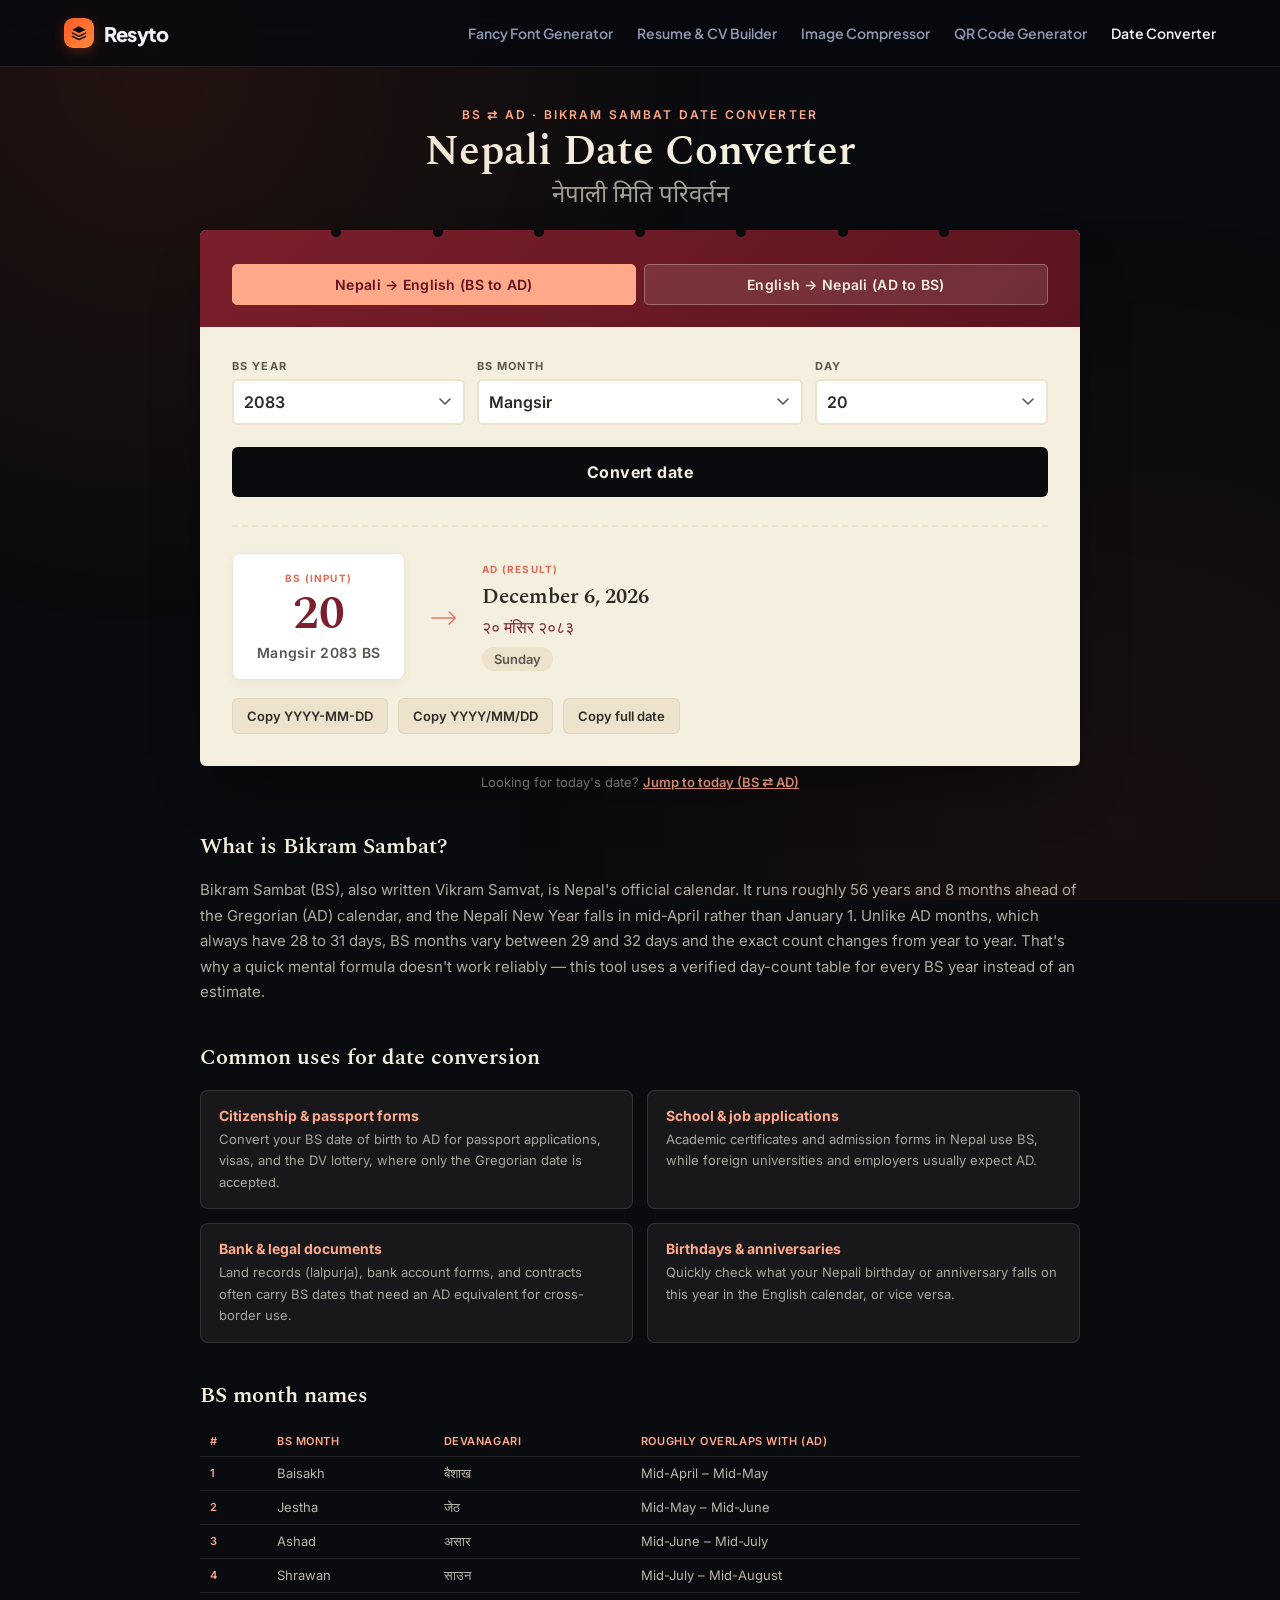
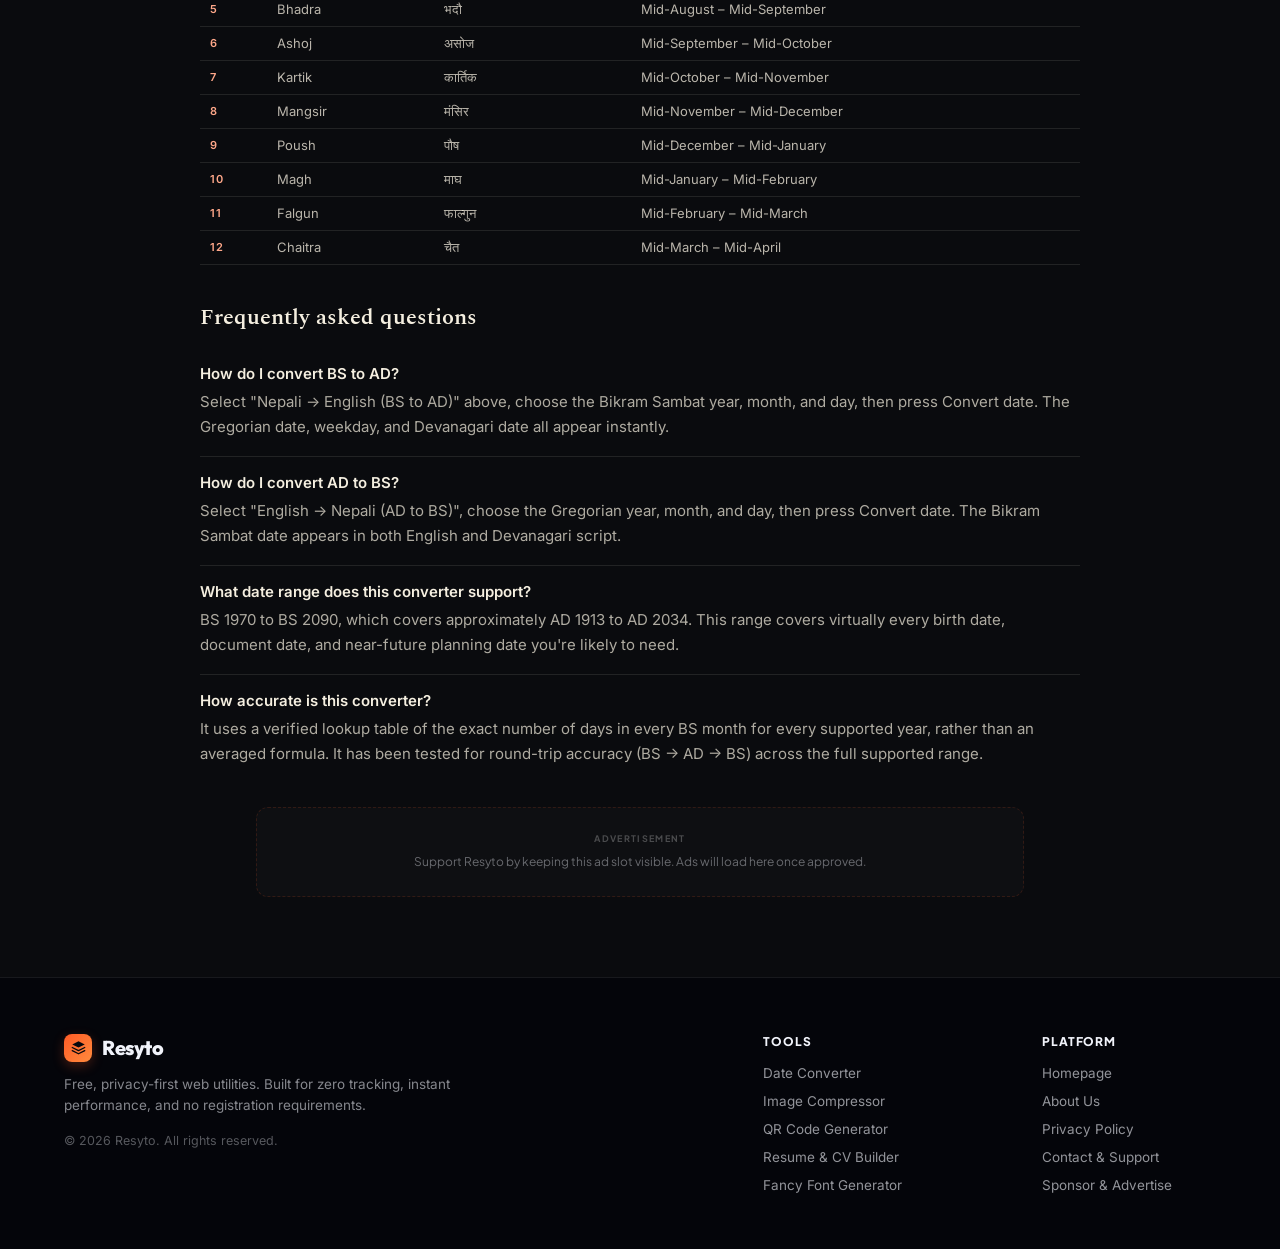
==== dateconverter/index.html @ 9da339e6 "feat: redesign footer, rename to Tools, fix mobile responsiveness across all pages" ====
<!DOCTYPE html>
<html lang="en">
<head>
  <script async src="https://pagead2.googlesyndication.com/pagead/js/adsbygoogle.js?client=ca-pub-7777032142526382"
     crossorigin="anonymous"></script>
<meta charset="UTF-8">
<meta name="viewport" content="width=device-width, initial-scale=1">
<title>Nepali Date Converter — BS to AD & AD to BS | Bikram Sambat Miti Pariwartan</title>
<meta name="description" content="Convert Nepali date (BS to AD & AD to BS) instantly. Accurate for Bikram Sambat 1970 to 2090. Get day of week, Devanagari format, and copy formatted dates.">
<meta name="robots" content="index, follow">
<meta name="theme-color" content="#1C2541">
<link rel="canonical" href="https://resyto.com/dateconverter/">
<link rel="manifest" href="/manifest.json">
<link rel="icon" type="image/png" href="/favicon.png">
<link rel="apple-touch-icon" href="/favicon.png">
<link rel="shortcut icon" href="/favicon.ico" type="image/x-icon">

<!-- Open Graph -->
<meta property="og:type" content="website">
<meta property="og:url" content="https://resyto.com/dateconverter/">
<meta property="og:title" content="Nepali Date Converter — BS to AD & AD to BS">
<meta property="og:description" content="Convert Bikram Sambat (BS) and Gregorian (AD) dates instantly, both directions. Accurate for BS 1970–2090. Free, fast, works offline.">
<meta property="og:locale" content="en_US">
<meta property="og:site_name" content="Nepali Date Converter">
<meta property="og:image" content="https://resyto.com/og-image-date.png">
<meta property="og:image:secure_url" content="https://resyto.com/og-image-date.png">
<meta property="og:image:width" content="1200">
<meta property="og:image:height" content="630">
<meta property="og:image:alt" content="Resyto Date Converter — Unix, ISO 8601, Nepali BS — Instant & Private">

<!-- Twitter Card -->
<meta name="twitter:card" content="summary_large_image">
<meta name="twitter:title" content="Nepali Date Converter — BS to AD & AD to BS">
<meta name="twitter:description" content="Convert Bikram Sambat (BS) and Gregorian (AD) dates instantly, both directions. Free, fast, works offline.">
<meta name="twitter:image" content="https://resyto.com/og-image-date.png">
<meta name="twitter:image:alt" content="Resyto Date Converter — Unix, ISO 8601, Nepali BS — Instant & Private">

<!-- Font loading: preconnect first, then stylesheet with font-display: swap baked in by Google Fonts automatically -->
<link rel="preconnect" href="https://fonts.googleapis.com">
<link rel="preconnect" href="https://fonts.gstatic.com" crossorigin>
<link rel="preload" as="style" href="https://fonts.googleapis.com/css2?family=Inter:wght@400;600;700&family=Spectral:wght@600;700&family=Noto+Sans+Devanagari:wght@400;600&family=Plus+Jakarta+Sans:wght@400;600;700;800&family=Outfit:wght@400;500;600;700;800;900&display=swap">
<link rel="stylesheet" href="https://fonts.googleapis.com/css2?family=Inter:wght@400;600;700&family=Spectral:wght@600;700&family=Noto+Sans+Devanagari:wght@400;600&family=Plus+Jakarta+Sans:wght@400;600;700;800&family=Outfit:wght@400;500;600;700;800;900&display=swap" media="print" onload="this.media='all'">
<noscript><link rel="stylesheet" href="https://fonts.googleapis.com/css2?family=Inter:wght@400;600;700&family=Spectral:wght@600;700&family=Noto+Sans+Devanagari:wght@400;600&family=Plus+Jakarta+Sans:wght@400;600;700;800&family=Outfit:wght@400;500;600;700;800;900&display=swap"></noscript>

<!-- Structured data: WebApplication -->
<script type="application/ld+json">
{
  "@context": "https://schema.org",
  "@type": "WebApplication",
  "name": "Nepali Date Converter",
  "alternateName": "BS to AD AD to BS Converter",
  "url": "https://resyto.com/dateconverter/",
  "applicationCategory": "UtilitiesApplication",
  "operatingSystem": "Any",
  "offers": {
    "@type": "Offer",
    "price": "0",
    "priceCurrency": "USD"
  },
  "description": "Free online tool to convert dates between Bikram Sambat (BS) and Gregorian (AD) calendars, accurate for BS 1970-2090.",
  "author": {
    "@type": "Person",
    "name": "Resyto"
  },
  "datePublished": "2026"
}
</script>

<!-- Structured data: BreadcrumbList -->
<script type="application/ld+json">
{
  "@context": "https://schema.org",
  "@type": "BreadcrumbList",
  "itemListElement": [
    {
      "@type": "ListItem",
      "position": 1,
      "name": "Home",
      "item": "https://resyto.com/"
    },
    {
      "@type": "ListItem",
      "position": 2,
      "name": "Nepali Date Converter",
      "item": "https://resyto.com/dateconverter/"
    }
  ]
}
</script>

<!-- Structured data: FAQ -->
<script type="application/ld+json">
{
  "@context": "https://schema.org",
  "@type": "FAQPage",
  "mainEntity": [
    {
      "@type": "Question",
      "name": "How do I convert BS to AD?",
      "acceptedAnswer": {
        "@type": "Answer",
        "text": "Select 'Nepali to English (BS to AD)' mode, choose the Bikram Sambat year, month, and day, then press Convert date. The equivalent Gregorian (AD) date appears instantly along with the day of the week."
      }
    },
    {
      "@type": "Question",
      "name": "How do I convert AD to BS?",
      "acceptedAnswer": {
        "@type": "Answer",
        "text": "Select 'English to Nepali (AD to BS)' mode, choose the Gregorian year, month, and day, then press Convert date. The equivalent Bikram Sambat date appears in both English and Devanagari script."
      }
    },
    {
      "@type": "Question",
      "name": "What date range does this converter support?",
      "acceptedAnswer": {
        "@type": "Answer",
        "text": "This converter supports Bikram Sambat years 1970 to 2090, which corresponds to approximately AD 1913 to 2034."
      }
    },
    {
      "@type": "Question",
      "name": "Is this Nepali date converter accurate?",
      "acceptedAnswer": {
        "@type": "Answer",
        "text": "Yes. It uses a verified lookup table of exact day counts for every Bikram Sambat month and year, rather than an approximation, so it correctly handles the variable 29-32 day Nepali months."
      }
    }
  ]
}
</script>

<style>
  :root {
    --maroon: #7A1F2B;
    --maroon-dark: #5C141E;
    --indigo: #0A0B0E; /* Obsidian Slate to match background */
    --paper: #F5EFE0;
    --paper-warm: #EDE3CC;
    --gold: #E06A55; /* Tomato Orange to match accent */
    --gold-bright: #FFA88A;
    --ink: #2D2A26;
    --ink-soft: #5C5650;
    --white: #FFFFFF;
    --shadow: rgba(0, 0, 0, 0.45);
  }

  * { margin: 0; padding: 0; box-sizing: border-box; }

  .sr-only {
    position: absolute;
    width: 1px;
    height: 1px;
    padding: 0;
    margin: -1px;
    overflow: hidden;
    clip: rect(0, 0, 0, 0);
    white-space: nowrap;
    border: 0;
  }

  html, body {
    min-height: 100%;
  }

  body::before {
    content: '';
    position: fixed;
    inset: 0;
    background:
      radial-gradient(circle at 12% 8%, rgba(255, 91, 38, 0.10) 0%, transparent 40%),
      radial-gradient(circle at 88% 92%, rgba(255, 91, 38, 0.06) 0%, transparent 45%);
    pointer-events: none;
    z-index: 0;
  }

  body {
    font-family: 'Inter', -apple-system, BlinkMacSystemFont, 'Segoe UI', sans-serif;
    background: var(--indigo);
    color: var(--ink);
    min-height: 100vh;
    display: flex;
    flex-direction: column;
    align-items: center;
    padding: 0;
    margin: 0;
    width: 100%;
    position: relative;
  }

  .site-header {
    width: 100%;
    max-width: 880px;
    text-align: center;
    margin-bottom: 18px;
    color: var(--paper);
  }

  .site-header .eyebrow {
    font-size: 12px;
    letter-spacing: 0.18em;
    text-transform: uppercase;
    color: var(--gold-bright);
    font-weight: 600;
    margin-bottom: 6px;
  }

  .site-header h1 {
    font-family: 'Spectral', Georgia, serif;
    font-weight: 600;
    font-size: clamp(28px, 5vw, 42px);
    line-height: 1.15;
    margin-bottom: 4px;
  }

  .site-header .deva {
    font-size: clamp(18px, 3vw, 24px);
    color: rgba(245, 239, 224, 0.65);
    font-family: 'Noto Sans Devanagari', 'Inter', sans-serif;
  }

  /* ===== THE CALENDAR PAGE — signature element ===== */
  .patro {
    width: 100%;
    max-width: 880px;
    background: var(--paper);
    border-radius: 6px;
    box-shadow: 0 30px 60px -20px var(--shadow), 0 0 0 1px rgba(0,0,0,0.04);
    position: relative;
    overflow: hidden;
  }

  /* torn top edge effect */
  .patro::before {
    content: '';
    position: absolute;
    top: 0; left: 0; right: 0;
    height: 14px;
    background: var(--maroon);
    clip-path: polygon(
      0% 0%, 100% 0%, 100% 60%,
      96% 100%, 92% 55%, 88% 100%, 84% 55%, 80% 100%, 76% 55%, 72% 100%,
      68% 55%, 64% 100%, 60% 55%, 56% 100%, 52% 55%, 48% 100%, 44% 55%,
      40% 100%, 36% 55%, 32% 100%, 28% 55%, 24% 100%, 20% 55%, 16% 100%,
      12% 55%, 8% 100%, 4% 55%, 0% 100%
    );
  }

  .patro-band {
    background: var(--maroon);
    background-image: linear-gradient(135deg, var(--maroon) 0%, var(--maroon-dark) 100%);
    padding: 28px 32px 22px;
    color: var(--paper);
    position: relative;
  }

  .patro-band .ring-holes {
    position: absolute;
    top: -3px;
    left: 0; right: 0;
    display: flex;
    justify-content: space-evenly;
    padding: 0 40px;
  }
  .patro-band .ring-holes span {
    width: 10px; height: 10px;
    background: var(--indigo);
    border-radius: 50%;
    box-shadow: inset 0 2px 3px rgba(0,0,0,0.4);
  }

  .mode-toggle {
    display: flex;
    gap: 8px;
    margin-top: 6px;
  }

  .mode-toggle button {
    flex: 1;
    background: rgba(245, 239, 224, 0.12);
    border: 1px solid rgba(245, 239, 224, 0.3);
    color: var(--paper);
    font-family: inherit;
    font-size: 14px;
    font-weight: 600;
    letter-spacing: 0.02em;
    padding: 11px 16px;
    border-radius: 5px;
    cursor: pointer;
    transition: background 0.2s, transform 0.1s;
  }

  .mode-toggle button:hover { background: rgba(245, 239, 224, 0.2); }
  .mode-toggle button:active { transform: scale(0.98); }

  .mode-toggle button:focus-visible {
    outline: 3px solid var(--gold-bright);
    outline-offset: 2px;
  }

  .mode-toggle button.active {
    background: var(--gold-bright);
    border-color: var(--gold-bright);
    color: var(--maroon-dark);
  }

  .patro-body {
    padding: 32px;
  }

  .input-row {
    display: grid;
    grid-template-columns: 1fr 1.4fr 1fr;
    gap: 12px;
    margin-bottom: 22px;
  }

  .field label {
    display: block;
    font-size: 11px;
    font-weight: 700;
    letter-spacing: 0.1em;
    text-transform: uppercase;
    color: var(--ink-soft);
    margin-bottom: 6px;
  }

  .field select,
  .field input {
    width: 100%;
    font-family: inherit;
    font-size: 16px;
    font-weight: 600;
    color: var(--ink);
    background: var(--white);
    border: 2px solid var(--paper-warm);
    border-radius: 6px;
    padding: 11px 10px;
    transition: border-color 0.15s;
    -webkit-appearance: none;
    appearance: none;
  }

  .field select {
    background-image: url("data:image/svg+xml,%3Csvg xmlns='http://www.w3.org/2000/svg' width='12' height='8' viewBox='0 0 12 8'%3E%3Cpath d='M1 1l5 5 5-5' stroke='%235C5650' stroke-width='1.6' fill='none' stroke-linecap='round' stroke-linejoin='round'/%3E%3C/svg%3E");
    background-repeat: no-repeat;
    background-position: right 12px center;
    padding-right: 32px;
  }

  .field select:focus,
  .field input:focus {
    outline: none;
    border-color: var(--maroon);
  }

  .field select:focus-visible,
  .field input:focus-visible {
    outline: 3px solid var(--gold);
    outline-offset: 1px;
  }

  .convert-btn {
    width: 100%;
    background: var(--indigo);
    color: var(--paper);
    font-family: inherit;
    font-size: 16px;
    font-weight: 700;
    letter-spacing: 0.03em;
    padding: 15px;
    border: none;
    border-radius: 6px;
    cursor: pointer;
    transition: background 0.2s, transform 0.1s;
    margin-bottom: 28px;
  }

  .convert-btn:hover { background: #28335A; }
  .convert-btn:active { transform: scale(0.99); }

  .convert-btn:focus-visible {
    outline: 3px solid var(--gold-bright);
    outline-offset: 2px;
  }

  /* ===== RESULT: the calendar page reveal ===== */
  .result {
    border-top: 2px dashed var(--paper-warm);
    padding-top: 26px;
    display: none;
  }

  .result.visible {
    display: block;
    animation: revealPage 0.45s ease;
  }

  @keyframes revealPage {
    from { opacity: 0; transform: translateY(8px); }
    to { opacity: 1; transform: translateY(0); }
  }

  .result-card {
    display: flex;
    align-items: center;
    gap: 24px;
    flex-wrap: wrap;
  }

  .result-date-block {
    background: var(--white);
    border: 1px solid var(--paper-warm);
    border-radius: 8px;
    padding: 18px 24px;
    text-align: center;
    min-width: 140px;
    box-shadow: 0 4px 12px rgba(0,0,0,0.04);
  }

  .result-date-block .big-day {
    font-family: 'Spectral', Georgia, serif;
    font-size: 48px;
    font-weight: 600;
    line-height: 1;
    color: var(--maroon);
  }

  .result-date-block .month-year {
    font-size: 14px;
    font-weight: 600;
    color: var(--ink-soft);
    margin-top: 6px;
    letter-spacing: 0.02em;
  }

  .result-arrow {
    font-size: 22px;
    color: var(--gold);
    font-weight: 300;
  }

  .result-details {
    flex: 1;
    min-width: 220px;
  }

  .result-details .full-date {
    font-family: 'Spectral', Georgia, serif;
    font-size: 21px;
    font-weight: 600;
    color: var(--ink);
    margin-bottom: 4px;
  }

  .result-label {
    font-size: 10px;
    font-weight: 700;
    letter-spacing: 0.12em;
    text-transform: uppercase;
    color: var(--gold);
    margin-bottom: 6px;
  }

  .result-details .deva-date {
    font-size: 16px;
    color: var(--maroon);
    margin-bottom: 10px;
  }

  .result-details .weekday {
    display: inline-block;
    background: var(--paper-warm);
    color: var(--ink-soft);
    font-size: 13px;
    font-weight: 600;
    padding: 4px 12px;
    border-radius: 100px;
  }

  .copy-row {
    display: flex;
    gap: 10px;
    margin-top: 18px;
    flex-wrap: wrap;
  }

  .copy-row button {
    background: var(--paper-warm);
    border: 1px solid rgba(0,0,0,0.06);
    color: var(--ink);
    font-family: inherit;
    font-size: 13px;
    font-weight: 600;
    padding: 9px 14px;
    border-radius: 6px;
    cursor: pointer;
    transition: background 0.15s;
  }

  .copy-row button:hover { background: #E2D5B0; }
  .copy-row button.copied { background: var(--gold-bright); color: var(--maroon-dark); }

  .copy-row button:focus-visible {
    outline: 3px solid var(--maroon);
    outline-offset: 2px;
  }

  .error-msg {
    display: none;
    background: #FCE9E9;
    border: 1px solid #E8B4B4;
    color: var(--maroon-dark);
    font-size: 14px;
    font-weight: 500;
    padding: 12px 16px;
    border-radius: 6px;
    margin-bottom: 20px;
  }

  .error-msg.visible { display: block; }

  .today-strip {
    text-align: center;
    margin-top: 8px;
    font-size: 13px;
    color: rgba(245, 239, 224, 0.55);
  }

  .today-strip button {
    background: none;
    border: none;
    color: var(--gold-bright);
    font-weight: 600;
    cursor: pointer;
    text-decoration: underline;
    font-family: inherit;
    font-size: 13px;
    padding: 0;
  }

  .today-strip button:focus-visible {
    outline: 3px solid var(--gold-bright);
    outline-offset: 3px;
    border-radius: 2px;
  }

  footer {
    border-top: 1px solid rgba(255, 255, 255, 0.08);
    padding: 48px 0;
    background-color: #04050a;
    margin-top: 64px;
    width: 100%;
  }
  .footer-inner {
    max-width: 880px;
    margin: 0 auto;
    display: flex;
    justify-content: space-between;
    align-items: flex-start;
    flex-wrap: wrap;
    gap: 32px;
    padding: 0 20px;
    width: 100%;
    box-sizing: border-box;
  }
  /* Footer */
  footer {
    border-top: 1px solid rgba(255, 255, 255, 0.08);
    padding: 56px 0;
    background-color: #04050A;
    margin-top: 48px;
    width: 100%;
  }
  .footer-inner {
    max-width: 1200px;
    margin: 0 auto;
    display: grid;
    grid-template-columns: 1.4fr 1fr;
    gap: 64px;
    padding: 0 24px;
    width: 100%;
    box-sizing: border-box;
  }
  .footer-brand {
    display: flex;
    flex-direction: column;
    gap: 12px;
    text-align: left;
  }
  .footer-brand-title {
    display: inline-flex;
    align-items: center;
    gap: 10px;
    text-decoration: none;
  }
  .footer-logo {
    width: 28px;
    height: 28px;
    border-radius: 8px;
    background: linear-gradient(135deg, #FF5B26 0%, #FF8A3D 100%);
    display: flex;
    align-items: center;
    justify-content: center;
    box-shadow: 0 4px 12px rgba(255, 91, 38, 0.25);
  }
  .footer-logo svg {
    width: 15px;
    height: 15px;
  }
  .footer-brand-title span {
    font-family: 'Outfit', sans-serif;
    font-weight: 800;
    font-size: 20px;
    color: #F1F3FA;
    letter-spacing: -0.02em;
  }
  .footer-tagline {
    font-size: 13.5px;
    color: rgba(241, 243, 250, 0.55);
    margin: 0;
    max-width: 420px;
    line-height: 1.6;
  }
  .footer-copy {
    font-size: 12.5px;
    color: rgba(241, 243, 250, 0.35);
    margin-top: 4px;
  }
  .footer-links-container {
    display: flex;
    gap: 140px;
    justify-content: flex-start;
  }
  .footer-col {
    display: flex;
    flex-direction: column;
    gap: 12px;
  }
  .footer-col h4 {
    font-family: 'Plus Jakarta Sans', sans-serif;
    font-size: 12px;
    font-weight: 800;
    color: #F1F3FA;
    text-transform: uppercase;
    letter-spacing: 0.08em;
    margin: 0 0 4px 0;
  }
  .footer-col a {
    color: rgba(241, 243, 250, 0.6);
    text-decoration: none;
    font-size: 13.5px;
    transition: color 0.15s ease;
  }
  .footer-col a:hover {
    color: #FF5B26;
  }
    margin: 0 0 4px 0;
  }
  .footer-col a {
    color: rgba(241, 243, 250, 0.6);
    text-decoration: none;
    font-size: 13.5px;
    transition: color 0.15s ease;
  }
  .footer-col a:hover {
    color: #F1F3FA;
  }

  .info-row {
    display: flex;
    justify-content: center;
    gap: 18px;
    margin-bottom: 10px;
    flex-wrap: wrap;
  }

  .content-section {
    width: 100%;
    max-width: 880px;
    margin-top: 40px;
    color: rgba(245, 239, 224, 0.85);
  }

  .content-section h2 {
    font-family: 'Spectral', Georgia, serif;
    font-size: 22px;
    font-weight: 600;
    color: var(--paper);
    margin-bottom: 14px;
    margin-top: 36px;
  }

  .content-section h2:first-child { margin-top: 0; }

  .content-section p {
    font-size: 15px;
    line-height: 1.7;
    color: rgba(245, 239, 224, 0.7);
    margin-bottom: 14px;
  }

  .use-case-grid {
    display: grid;
    grid-template-columns: repeat(2, 1fr);
    gap: 14px;
    margin-top: 16px;
  }

  .use-case-card {
    background: rgba(245, 239, 224, 0.06);
    border: 1px solid rgba(245, 239, 224, 0.12);
    border-radius: 8px;
    padding: 16px 18px;
  }

  .use-case-card strong {
    display: block;
    color: var(--gold-bright);
    font-size: 14px;
    margin-bottom: 4px;
  }

  .use-case-card span {
    font-size: 13px;
    color: rgba(245, 239, 224, 0.65);
    line-height: 1.5;
  }

  .faq-item {
    border-bottom: 1px solid rgba(245, 239, 224, 0.1);
    padding: 16px 0;
  }

  .faq-item:last-child { border-bottom: none; }

  .faq-item h3 {
    font-size: 15px;
    font-weight: 600;
    color: var(--paper);
    margin-bottom: 6px;
  }

  .faq-item p {
    margin-bottom: 0;
  }

  .month-ref {
    width: 100%;
    border-collapse: collapse;
    margin-top: 12px;
    font-size: 13px;
  }

  .month-ref th, .month-ref td {
    text-align: left;
    padding: 8px 10px;
    border-bottom: 1px solid rgba(245, 239, 224, 0.1);
    color: rgba(245, 239, 224, 0.75);
  }

  .month-ref th {
    color: var(--gold-bright);
    font-weight: 600;
    font-size: 11px;
    text-transform: uppercase;
    letter-spacing: 0.05em;
  }

  @media (max-width: 560px) {
    .mode-toggle {
      flex-direction: column;
      gap: 10px;
    }
    .use-case-grid { grid-template-columns: 1fr; }
    .input-row { grid-template-columns: 1fr; }
    .patro-band { padding: 22px 20px 18px; }
    .patro-body { padding: 22px 20px; }
    .result-card { flex-direction: column; align-items: center; text-align: center; }
    .result-arrow { display: none; }
    .copy-row { justify-content: center; }
    footer {
      padding: 32px 0;
    }
    .footer-inner {
      display: flex;
      flex-direction: column;
      text-align: center;
      gap: 20px;
      padding: 0 16px;
    }
    .footer-links-container {
      gap: 40px;
      justify-content: center;
      width: 100%;
    }
    .footer-col {
      align-items: center;
      text-align: center;
    }
    .footer-copy {
      margin-top: 8px;
    }
  }

  @media (prefers-reduced-motion: reduce) {
    .result.visible { animation: none; }
  }

  /* Responsive Header Navigation */
  header.site-nav-header {
    width: 100%;
    background-color: rgba(7, 8, 15, 0.7);
    backdrop-filter: blur(16px);
    border-bottom: 1px solid rgba(255, 255, 255, 0.08);
    position: sticky;
    top: 0;
    z-index: 100;
    padding: 18px 0;
    margin-bottom: 40px;
  }
  .header-nav-container {
    max-width: 1200px;
    margin: 0 auto;
    padding: 0 24px;
    display: flex;
    justify-content: space-between;
    align-items: center;
    width: 100%;
  }
  .header-brand-link {
    display: flex;
    align-items: center;
    gap: 10px;
    text-decoration: none;
    color: #F1F3FA;
  }
  .header-brand-logo {
    width: 30px;
    height: 30px;
    border-radius: 9px;
    background: linear-gradient(135deg, #FF5B26 0%, #FF8A3D 100%);
    display: flex;
    align-items: center;
    justify-content: center;
    box-shadow: 0 4px 12px rgba(255, 91, 38, 0.25);
  }
  .header-brand-logo svg {
    width: 16px;
    height: 16px;
  }
  .header-brand-name {
    font-family: 'Plus Jakarta Sans', sans-serif;
    font-weight: 800;
    font-size: 20px;
    letter-spacing: -0.02em;
  }
  .header-nav-links {
    display: flex;
    gap: 24px;
  }
  .header-nav-links a {
    color: #8E9AB0;
    text-decoration: none;
    font-size: 14px;
    font-weight: 600;
    font-family: 'Plus Jakarta Sans', sans-serif;
    transition: color 0.2s;
  }
  .header-nav-links a:hover {
    color: #F1F3FA;
  }
  .header-nav-links a.active {
    color: #F1F3FA;
  }

  @media (max-width: 768px) {
    header.site-nav-header {
      padding: 14px 0;
    }
    .header-nav-container {
      flex-direction: column;
      gap: 12px;
      align-items: center;
      padding: 0 16px;
    }
    @keyframes navWiggle {
      0%, 100% { transform: translateX(0); }
      30% { transform: translateX(-20px); }
      60% { transform: translateX(4px); }
      80% { transform: translateX(0); }
    }
    .header-nav-links {
      width: 100%;
      flex-wrap: nowrap;
      overflow-x: auto;
      gap: 20px;
      padding: 4px 16px 8px;
      justify-content: flex-start;
      -webkit-overflow-scrolling: touch;
      scroll-snap-type: x mandatory;
      -webkit-mask-image: linear-gradient(to right, rgba(0,0,0,1) 82%, rgba(0,0,0,0) 98%);
      mask-image: linear-gradient(to right, rgba(0,0,0,1) 82%, rgba(0,0,0,0) 98%);
      animation: navWiggle 1.2s cubic-bezier(0.25, 1, 0.5, 1) 0.8s;
    }
    .header-nav-links a {
      white-space: nowrap;
      scroll-snap-align: start;
      font-size: 13.5px;
    }
    .header-nav-links a:last-child {
      padding-right: 24px;
    }
    .header-nav-links::-webkit-scrollbar {
      display: none;
    }
    .header-nav-links {
      -ms-overflow-style: none;
      scrollbar-width: none;
    }
  }

  /* Global Ad Placement styles */
  .resyto-ad-container-wrapper {
    max-width: 800px;
    margin: 24px auto 32px;
    padding: 0 16px;
    box-sizing: border-box;
    width: 100%;
  }
  .resyto-ad-container {
    background: rgba(255, 255, 255, 0.02);
    border: 1px dashed rgba(255, 91, 38, 0.15);
    border-radius: 12px;
    padding: 16px 20px;
    display: flex;
    flex-direction: column;
    align-items: center;
    justify-content: center;
    text-align: center;
    min-height: 90px;
    box-sizing: border-box;
  }
  .resyto-ad-label {
    font-size: 9px;
    letter-spacing: 0.15em;
    color: rgba(255, 255, 255, 0.25);
    font-family: 'Plus Jakarta Sans', sans-serif;
    font-weight: 700;
    margin-bottom: 6px;
    text-transform: uppercase;
  }
  .resyto-ad-placeholder-text {
    font-size: 12px;
    color: rgba(241, 243, 250, 0.4);
    font-family: 'Plus Jakarta Sans', sans-serif;
    line-height: 1.5;
  }
</style>
</head>
<body>

<header class="site-nav-header">
  <div class="header-nav-container">
    <a href="/" class="header-brand-link">
      <div class="header-brand-logo">
        <svg viewBox="0 0 24 24" fill="none" xmlns="http://www.w3.org/2000/svg">
          <path d="M12 2L2 7L12 12L22 7L12 2Z" fill="#07080F"/>
          <path d="M2 17L12 22L22 17" stroke="#07080F" stroke-width="2" stroke-linecap="round" stroke-linejoin="round"/>
          <path d="M2 12L12 17L22 12" stroke="#07080F" stroke-width="2" stroke-linecap="round" stroke-linejoin="round"/>
        </svg>
      </div>
      <span class="header-brand-name">Resyto</span>
    </a>
    <nav class="header-nav-links" aria-label="Main Navigation">
      <a href="/fontgenerator/">Fancy Font Generator</a>
      <a href="/resume-cv-builder/">Resume &amp; CV Builder</a>
      <a href="/imagecompressor/">Image Compressor</a>
      <a href="/qrgenerator/">QR Code Generator</a>
      <a href="/dateconverter/" class="active">Date Converter</a>
    </nav>
  </div>
</header>

<header class="site-header">
  <div class="eyebrow">BS ⇄ AD · Bikram Sambat Date Converter</div>
  <h1>Nepali Date Converter</h1>
  <div class="deva" lang="ne">नेपाली मिति परिवर्तन</div>
</header>

<main class="patro">
  <div class="patro-band">
    <div class="ring-holes" aria-hidden="true">
      <span></span><span></span><span></span><span></span><span></span><span></span><span></span>
    </div>
    <div class="mode-toggle" role="group" aria-label="Conversion direction">
      <button id="btn-bs-to-ad" class="active" aria-pressed="true" onclick="setMode('bs-to-ad')">Nepali → English (BS to AD)</button>
      <button id="btn-ad-to-bs" aria-pressed="false" onclick="setMode('ad-to-bs')">English → Nepali (AD to BS)</button>
    </div>
  </div>

  <div class="patro-body">
    <div class="error-msg" id="error-msg" role="alert" aria-live="assertive"></div>

    <!-- BS to AD inputs -->
    <div id="inputs-bs" class="input-row">
      <div class="field">
        <label for="bs-year">BS Year</label>
        <select id="bs-year"></select>
      </div>
      <div class="field">
        <label for="bs-month">BS Month</label>
        <select id="bs-month"></select>
      </div>
      <div class="field">
        <label for="bs-day">Day</label>
        <select id="bs-day"></select>
      </div>
    </div>

    <!-- AD to BS inputs -->
    <div id="inputs-ad" class="input-row" style="display:none;" aria-hidden="true">
      <div class="field">
        <label for="ad-year">AD Year</label>
        <select id="ad-year"></select>
      </div>
      <div class="field">
        <label for="ad-month">AD Month</label>
        <select id="ad-month"></select>
      </div>
      <div class="field">
        <label for="ad-day">Day</label>
        <select id="ad-day"></select>
      </div>
    </div>

    <button type="button" class="convert-btn" id="convert-btn" onclick="performConversion()">Convert date</button>

    <div class="result" id="result" role="status" aria-live="polite" aria-atomic="true">
      <div class="result-card">
        <div class="result-date-block">
          <div class="result-label" id="result-label-left">BS</div>
          <div class="big-day" id="result-big-day">—</div>
          <div class="month-year" id="result-month-year">—</div>
        </div>
        <div class="result-arrow" aria-hidden="true">⟶</div>
        <div class="result-details">
          <div class="result-label" id="result-label-right">AD</div>
          <div class="full-date" id="result-full-date">—</div>
          <div class="deva-date" id="result-deva-date" lang="ne">—</div>
          <div class="weekday" id="result-weekday">—</div>
        </div>
      </div>
      <div class="copy-row" aria-live="polite">
        <button type="button" onclick="copyResult('iso')" id="copy-iso">Copy YYYY-MM-DD</button>
        <button type="button" onclick="copyResult('slash')" id="copy-slash">Copy YYYY/MM/DD</button>
        <button type="button" onclick="copyResult('full')" id="copy-full">Copy full date</button>
      </div>
    </div>
  </div>
</main>

<div class="today-strip">
  Looking for today's date? <button onclick="loadToday()">Jump to today (BS ⇄ AD)</button>
</div>

<section class="content-section">
  <h2>What is Bikram Sambat?</h2>
  <p>Bikram Sambat (BS), also written Vikram Samvat, is Nepal's official calendar. It runs roughly 56 years and 8 months ahead of the Gregorian (AD) calendar, and the Nepali New Year falls in mid-April rather than January 1. Unlike AD months, which always have 28 to 31 days, BS months vary between 29 and 32 days and the exact count changes from year to year. That's why a quick mental formula doesn't work reliably — this tool uses a verified day-count table for every BS year instead of an estimate.</p>

  <h2>Common uses for date conversion</h2>
  <div class="use-case-grid">
    <div class="use-case-card">
      <strong>Citizenship &amp; passport forms</strong>
      <span>Convert your BS date of birth to AD for passport applications, visas, and the DV lottery, where only the Gregorian date is accepted.</span>
    </div>
    <div class="use-case-card">
      <strong>School &amp; job applications</strong>
      <span>Academic certificates and admission forms in Nepal use BS, while foreign universities and employers usually expect AD.</span>
    </div>
    <div class="use-case-card">
      <strong>Bank &amp; legal documents</strong>
      <span>Land records (lalpurja), bank account forms, and contracts often carry BS dates that need an AD equivalent for cross-border use.</span>
    </div>
    <div class="use-case-card">
      <strong>Birthdays &amp; anniversaries</strong>
      <span>Quickly check what your Nepali birthday or anniversary falls on this year in the English calendar, or vice versa.</span>
    </div>
  </div>

  <h2>BS month names</h2>
  <table class="month-ref">
    <caption class="sr-only">The twelve months of the Bikram Sambat calendar, with Devanagari spelling and approximate Gregorian overlap</caption>
    <thead><tr><th scope="col">#</th><th scope="col">BS Month</th><th scope="col">Devanagari</th><th scope="col">Roughly overlaps with (AD)</th></tr></thead>
    <tbody>
      <tr><th scope="row">1</th><td>Baisakh</td><td lang="ne">बैशाख</td><td>Mid-April – Mid-May</td></tr>
      <tr><th scope="row">2</th><td>Jestha</td><td lang="ne">जेठ</td><td>Mid-May – Mid-June</td></tr>
      <tr><th scope="row">3</th><td>Ashad</td><td lang="ne">असार</td><td>Mid-June – Mid-July</td></tr>
      <tr><th scope="row">4</th><td>Shrawan</td><td lang="ne">साउन</td><td>Mid-July – Mid-August</td></tr>
      <tr><th scope="row">5</th><td>Bhadra</td><td lang="ne">भदौ</td><td>Mid-August – Mid-September</td></tr>
      <tr><th scope="row">6</th><td>Ashoj</td><td lang="ne">असोज</td><td>Mid-September – Mid-October</td></tr>
      <tr><th scope="row">7</th><td>Kartik</td><td lang="ne">कार्तिक</td><td>Mid-October – Mid-November</td></tr>
      <tr><th scope="row">8</th><td>Mangsir</td><td lang="ne">मंसिर</td><td>Mid-November – Mid-December</td></tr>
      <tr><th scope="row">9</th><td>Poush</td><td lang="ne">पौष</td><td>Mid-December – Mid-January</td></tr>
      <tr><th scope="row">10</th><td>Magh</td><td lang="ne">माघ</td><td>Mid-January – Mid-February</td></tr>
      <tr><th scope="row">11</th><td>Falgun</td><td lang="ne">फाल्गुन</td><td>Mid-February – Mid-March</td></tr>
      <tr><th scope="row">12</th><td>Chaitra</td><td lang="ne">चैत</td><td>Mid-March – Mid-April</td></tr>
    </tbody>
  </table>

  <h2>Frequently asked questions</h2>
  <div class="faq-item">
    <h3>How do I convert BS to AD?</h3>
    <p>Select "Nepali → English (BS to AD)" above, choose the Bikram Sambat year, month, and day, then press Convert date. The Gregorian date, weekday, and Devanagari date all appear instantly.</p>
  </div>
  <div class="faq-item">
    <h3>How do I convert AD to BS?</h3>
    <p>Select "English → Nepali (AD to BS)", choose the Gregorian year, month, and day, then press Convert date. The Bikram Sambat date appears in both English and Devanagari script.</p>
  </div>
  <div class="faq-item">
    <h3>What date range does this converter support?</h3>
    <p>BS 1970 to BS 2090, which covers approximately AD 1913 to AD 2034. This range covers virtually every birth date, document date, and near-future planning date you're likely to need.</p>
  </div>
  <div class="faq-item">
    <h3>How accurate is this converter?</h3>
    <p>It uses a verified lookup table of the exact number of days in every BS month for every supported year, rather than an averaged formula. It has been tested for round-trip accuracy (BS → AD → BS) across the full supported range.</p>
  </div>
</section>

  <!-- Resyto Ad Placement Slot -->
  <div class="resyto-ad-container-wrapper">
    <div class="resyto-ad-container">
      <div class="resyto-ad-label">ADVERTISEMENT</div>
      <div class="resyto-ad-content">
        <span class="resyto-ad-placeholder-text">Support Resyto by keeping this ad slot visible. Ads will load here once approved.</span>
      </div>
    </div>
  </div>

<footer>
  <div class="footer-inner">
    <div class="footer-brand">
      <a href="/" class="footer-brand-title">
        <div class="footer-logo">
          <svg viewBox="0 0 24 24" fill="none" xmlns="http://www.w3.org/2000/svg">
            <path d="M12 2L2 7L12 12L22 7L12 2Z" fill="#07080F"/>
            <path d="M2 17L12 22L22 17" stroke="#07080F" stroke-width="2" stroke-linecap="round" stroke-linejoin="round"/>
            <path d="M2 12L12 17L22 12" stroke="#07080F" stroke-width="2" stroke-linecap="round" stroke-linejoin="round"/>
          </svg>
        </div>
        <span>Resyto</span>
      </a>
      <p class="footer-tagline">Free, privacy-first web utilities. Built for zero tracking, instant performance, and no registration requirements.</p>
      <div class="footer-copy">&copy; 2026 Resyto. All rights reserved.</div>
    </div>
    <nav class="footer-links-container" aria-label="Footer Navigation">
      <div class="footer-col">
        <h4>Tools</h4>
        <a href="/dateconverter/">Date Converter</a>
        <a href="/imagecompressor/">Image Compressor</a>
        <a href="/qrgenerator/">QR Code Generator</a>
        <a href="/resume-cv-builder/">Resume &amp; CV Builder</a>
        <a href="/fontgenerator/">Fancy Font Generator</a>
      </div>
      <div class="footer-col">
        <h4>Platform</h4>
        <a href="/">Homepage</a>
        <a href="/about.html">About Us</a>
        <a href="/privacy.html">Privacy Policy</a>
        <a href="/about.html#contact">Contact &amp; Support</a>
        <a href="/about.html#sponsor">Sponsor &amp; Advertise</a>
      </div>
    </nav>
  </div>
</footer>

<script>
/* =========================================================
   VERIFIED BS MONTH-LENGTH DATA
   Source: medic/bikram-sambat (Apache-2.0), cross-referenced
   against the Nepal calendar standard.
   Epoch: BS 1970-01-01 = AD 1913-04-13
   ========================================================= */
const BS_DATA = {1970:[31,31,32,31,31,31,30,29,30,29,30,30],1971:[31,31,32,31,32,30,30,29,30,29,30,30],1972:[31,32,31,32,31,30,30,30,29,29,30,31],1973:[30,32,31,32,31,30,30,30,29,30,29,31],1974:[31,31,32,31,31,31,30,29,30,29,30,30],1975:[31,31,32,32,30,31,30,29,30,29,30,30],1976:[31,32,31,32,31,30,30,30,29,29,30,31],1977:[30,32,31,32,31,30,30,30,29,30,29,31],1978:[31,31,32,31,31,31,30,29,30,29,30,30],1979:[31,31,32,32,31,30,30,29,30,29,30,30],1980:[31,32,31,32,31,30,30,30,29,29,30,31],1981:[31,31,31,32,31,31,29,30,30,29,30,30],1982:[31,31,32,31,31,31,30,29,30,29,30,30],1983:[31,31,32,32,31,30,30,29,30,29,30,30],1984:[31,32,31,32,31,30,30,30,29,29,30,31],1985:[31,31,31,32,31,31,29,30,30,29,30,30],1986:[31,31,32,31,31,31,30,29,30,29,30,30],1987:[31,32,31,32,31,30,30,29,30,29,30,30],1988:[31,32,31,32,31,30,30,30,29,29,30,31],1989:[31,31,31,32,31,31,30,29,30,29,30,30],1990:[31,31,32,31,31,31,30,29,30,29,30,30],1991:[31,32,31,32,31,30,30,29,30,29,30,30],1992:[31,32,31,32,31,30,30,30,29,30,29,31],1993:[31,31,31,32,31,31,30,29,30,29,30,30],1994:[31,31,32,31,31,31,30,29,30,29,30,30],1995:[31,32,31,32,31,30,30,30,29,29,30,30],1996:[31,32,31,32,31,30,30,30,29,30,29,31],1997:[31,31,32,31,31,31,30,29,30,29,30,30],1998:[31,31,32,31,31,31,30,29,30,29,30,30],1999:[31,32,31,32,31,30,30,30,29,29,30,31],2000:[30,32,31,32,31,30,30,30,29,30,29,31],2001:[31,31,32,31,31,31,30,29,30,29,30,30],2002:[31,31,32,32,31,30,30,29,30,29,30,30],2003:[31,32,31,32,31,30,30,30,29,29,30,31],2004:[30,32,31,32,31,30,30,30,29,30,29,31],2005:[31,31,32,31,31,31,30,29,30,29,30,30],2006:[31,31,32,32,31,30,30,29,30,29,30,30],2007:[31,32,31,32,31,30,30,30,29,29,30,31],2008:[31,31,31,32,31,31,29,30,30,29,29,31],2009:[31,31,32,31,31,31,30,29,30,29,30,30],2010:[31,31,32,32,31,30,30,29,30,29,30,30],2011:[31,32,31,32,31,30,30,30,29,29,30,31],2012:[31,31,31,32,31,31,29,30,30,29,30,30],2013:[31,31,32,31,31,31,30,29,30,29,30,30],2014:[31,31,32,32,31,30,30,29,30,29,30,30],2015:[31,32,31,32,31,30,30,30,29,29,30,31],2016:[31,31,31,32,31,31,29,30,30,29,30,30],2017:[31,31,32,31,31,31,30,29,30,29,30,30],2018:[31,32,31,32,31,30,30,29,30,29,30,30],2019:[31,32,31,32,31,30,30,30,29,30,29,31],2020:[31,31,31,32,31,31,30,29,30,29,30,30],2021:[31,31,32,31,31,31,30,29,30,29,30,30],2022:[31,32,31,32,31,30,30,30,29,29,30,30],2023:[31,32,31,32,31,30,30,30,29,30,29,31],2024:[31,31,31,32,31,31,30,29,30,29,30,30],2025:[31,31,32,31,31,31,30,29,30,29,30,30],2026:[31,32,31,32,31,30,30,30,29,29,30,31],2027:[30,32,31,32,31,30,30,30,29,30,29,31],2028:[31,31,32,31,31,31,30,29,30,29,30,30],2029:[31,31,32,31,32,30,30,29,30,29,30,30],2030:[31,32,31,32,31,30,30,30,29,29,30,31],2031:[30,32,31,32,31,30,30,30,29,30,29,31],2032:[31,31,32,31,31,31,30,29,30,29,30,30],2033:[31,31,32,32,31,30,30,29,30,29,30,30],2034:[31,32,31,32,31,30,30,30,29,29,30,31],2035:[30,32,31,32,31,31,29,30,30,29,29,31],2036:[31,31,32,31,31,31,30,29,30,29,30,30],2037:[31,31,32,32,31,30,30,29,30,29,30,30],2038:[31,32,31,32,31,30,30,30,29,29,30,31],2039:[31,31,31,32,31,31,29,30,30,29,30,30],2040:[31,31,32,31,31,31,30,29,30,29,30,30],2041:[31,31,32,32,31,30,30,29,30,29,30,30],2042:[31,32,31,32,31,30,30,30,29,29,30,31],2043:[31,31,31,32,31,31,29,30,30,29,30,30],2044:[31,31,32,31,31,31,30,29,30,29,30,30],2045:[31,32,31,32,31,30,30,29,30,29,30,30],2046:[31,32,31,32,31,30,30,30,29,29,30,31],2047:[31,31,31,32,31,31,30,29,30,29,30,30],2048:[31,31,32,31,31,31,30,29,30,29,30,30],2049:[31,32,31,32,31,30,30,30,29,29,30,30],2050:[31,32,31,32,31,30,30,30,29,30,29,31],2051:[31,31,31,32,31,31,30,29,30,29,30,30],2052:[31,31,32,31,31,31,30,29,30,29,30,30],2053:[31,32,31,32,31,30,30,30,29,29,30,30],2054:[31,32,31,32,31,30,30,30,29,30,29,31],2055:[31,31,32,31,31,31,30,29,30,29,30,30],2056:[31,31,32,31,32,30,30,29,30,29,30,30],2057:[31,32,31,32,31,30,30,30,29,29,30,31],2058:[30,32,31,32,31,30,30,30,29,30,29,31],2059:[31,31,32,31,31,31,30,29,30,29,30,30],2060:[31,31,32,32,31,30,30,29,30,29,30,30],2061:[31,32,31,32,31,30,30,30,29,29,30,31],2062:[30,32,31,32,31,31,29,30,29,30,29,31],2063:[31,31,32,31,31,31,30,29,30,29,30,30],2064:[31,31,32,32,31,30,30,29,30,29,30,30],2065:[31,32,31,32,31,30,30,30,29,29,30,31],2066:[31,31,31,32,31,31,29,30,30,29,29,31],2067:[31,31,32,31,31,31,30,29,30,29,30,30],2068:[31,31,32,32,31,30,30,29,30,29,30,30],2069:[31,32,31,32,31,30,30,30,29,29,30,31],2070:[31,31,31,32,31,31,29,30,30,29,30,30],2071:[31,31,32,31,31,31,30,29,30,29,30,30],2072:[31,32,31,32,31,30,30,29,30,29,30,30],2073:[31,32,31,32,31,30,30,30,29,29,30,31],2074:[31,31,31,32,31,31,30,29,30,29,30,30],2075:[31,31,32,31,31,31,30,29,30,29,30,30],2076:[31,32,31,32,31,30,30,30,29,29,30,30],2077:[31,32,31,32,31,30,30,30,29,30,29,31],2078:[31,31,31,32,31,31,30,29,30,29,30,30],2079:[31,31,32,31,31,31,30,29,30,29,30,30],2080:[31,32,31,32,31,30,30,30,29,29,30,30],2081:[31,32,31,32,31,30,30,30,29,30,29,31],2082:[31,31,32,31,31,31,30,29,30,29,30,30],2083:[31,31,32,31,31,31,30,29,30,29,30,30],2084:[31,31,32,31,31,30,30,30,29,30,30,30],2085:[31,32,31,32,30,31,30,30,29,30,30,30],2086:[30,32,31,32,31,30,30,30,29,30,30,30],2087:[31,31,32,31,31,31,30,30,29,30,30,30],2088:[30,31,32,32,30,31,30,30,29,30,30,30],2089:[30,32,31,32,31,30,30,30,29,30,30,30],2090:[30,32,31,32,31,30,30,30,29,30,30,30]};

const MS_PER_DAY = 86400000;
const BS_EPOCH_TS = Date.UTC(1913, 3, 13); // 1913-04-13 AD (month is 0-indexed)
const BS_YEAR_MIN = 1970;
const BS_YEAR_MAX = 2090;

const BS_MONTHS = ['Baisakh', 'Jestha', 'Ashad', 'Shrawan', 'Bhadra', 'Ashoj', 'Kartik', 'Mangsir', 'Poush', 'Magh', 'Falgun', 'Chaitra'];
const BS_MONTHS_DEV = ['बैशाख', 'जेठ', 'असार', 'साउन', 'भदौ', 'असोज', 'कार्तिक', 'मंसिर', 'पौष', 'माघ', 'फाल्गुन', 'चैत'];
const AD_MONTHS = ['January', 'February', 'March', 'April', 'May', 'June', 'July', 'August', 'September', 'October', 'November', 'December'];
const WEEKDAYS = ['Sunday', 'Monday', 'Tuesday', 'Wednesday', 'Thursday', 'Friday', 'Saturday'];
const WEEKDAYS_DEV = ['आइतबार', 'सोमबार', 'मंगलबार', 'बुधबार', 'बिहीबार', 'शुक्रबार', 'शनिबार'];
const DEV_DIGITS = ['०','१','२','३','४','५','६','७','८','९'];

function toDevanagariNum(n) {
  return String(n).split('').map(c => /\d/.test(c) ? DEV_DIGITS[c] : c).join('');
}

function daysInBsMonth(year, month) {
  const arr = BS_DATA[year];
  if (!arr) return null;
  return arr[month - 1];
}

// AD (ISO string 'YYYY-MM-DD') -> BS {year, month, day}
function adToBs(isoDate) {
  const target = Date.parse(isoDate + 'T00:00:00Z');
  if (Number.isNaN(target)) return null;
  let days = Math.floor((target - BS_EPOCH_TS) / MS_PER_DAY) + 1;
  if (days <= 0) return null;
  let year = BS_YEAR_MIN;
  while (days > 0) {
    if (!BS_DATA[year]) return null;
    for (let m = 1; m <= 12; m++) {
      const dM = daysInBsMonth(year, m);
      if (days <= dM) return { year, month: m, day: days };
      days -= dM;
    }
    year++;
  }
  return null;
}

// BS {year, month, day} -> AD {year, month, day}
function bsToAd(year, month, day) {
  if (year < BS_YEAR_MIN || year > BS_YEAR_MAX || !BS_DATA[year]) return null;
  if (!Number.isInteger(month) || month < 1 || month > 12) return null;
  if (!Number.isInteger(day)) return null;
  const maxDay = daysInBsMonth(year, month);
  if (day < 1 || day > maxDay) return null;

  let timestamp = BS_EPOCH_TS;
  let y = BS_YEAR_MIN, m = 1;
  while (y < year || (y === year && m < month)) {
    timestamp += MS_PER_DAY * daysInBsMonth(y, m);
    m++;
    if (m > 12) { m = 1; y++; }
  }
  timestamp += MS_PER_DAY * (day - 1);
  const d = new Date(timestamp);
  return { year: d.getUTCFullYear(), month: d.getUTCMonth() + 1, day: d.getUTCDate() };
}

function getWeekday(adYear, adMonth, adDay) {
  const d = new Date(Date.UTC(adYear, adMonth - 1, adDay));
  return d.getUTCDay();
}

function zPad(n) { return n < 10 ? '0' + n : '' + n; }

/* ===================== UI WIRING ===================== */

let currentMode = 'bs-to-ad';
let lastResult = null;

function setMode(mode) {
  currentMode = mode;
  const btnBs = document.getElementById('btn-bs-to-ad');
  const btnAd = document.getElementById('btn-ad-to-bs');
  const inputsBs = document.getElementById('inputs-bs');
  const inputsAd = document.getElementById('inputs-ad');

  btnBs.classList.toggle('active', mode === 'bs-to-ad');
  btnAd.classList.toggle('active', mode === 'ad-to-bs');
  btnBs.setAttribute('aria-pressed', mode === 'bs-to-ad' ? 'true' : 'false');
  btnAd.setAttribute('aria-pressed', mode === 'ad-to-bs' ? 'true' : 'false');

  inputsBs.style.display = mode === 'bs-to-ad' ? 'grid' : 'none';
  inputsAd.style.display = mode === 'ad-to-bs' ? 'grid' : 'none';
  inputsBs.setAttribute('aria-hidden', mode === 'bs-to-ad' ? 'false' : 'true');
  inputsAd.setAttribute('aria-hidden', mode === 'ad-to-bs' ? 'false' : 'true');

  hideError();
  performConversion();
}

function populateSelect(el, items, selectedValue) {
  // values are 1-indexed (month 1 = first item) to match BS/AD month numbering used elsewhere
  el.innerHTML = items.map((label, i) => `<option value="${i + 1}">${label}</option>`).join('');
  if (selectedValue !== undefined) el.value = selectedValue;
}

function populateYearSelect(el, min, max, selected) {
  let html = '';
  for (let y = max; y >= min; y--) {
    html += `<option value="${y}"${y === selected ? ' selected' : ''}>${y}</option>`;
  }
  el.innerHTML = html;
}

function populateDaySelect(el, count, selected) {
  let html = '';
  for (let d = 1; d <= count; d++) {
    html += `<option value="${d}"${d === selected ? ' selected' : ''}>${d}</option>`;
  }
  el.innerHTML = html;
}

function refreshBsDayOptions() {
  const year = parseInt(document.getElementById('bs-year').value, 10);
  const month = parseInt(document.getElementById('bs-month').value, 10);
  const dayEl = document.getElementById('bs-day');
  const currentDay = parseInt(dayEl.value, 10) || 1;
  const maxDay = daysInBsMonth(year, month) || 30;
  populateDaySelect(dayEl, maxDay, Math.min(currentDay, maxDay));
}

function refreshAdDayOptions() {
  const year = parseInt(document.getElementById('ad-year').value, 10);
  const month = parseInt(document.getElementById('ad-month').value, 10);
  const dayEl = document.getElementById('ad-day');
  const currentDay = parseInt(dayEl.value, 10) || 1;
  const maxDay = new Date(Date.UTC(year, month, 0)).getUTCDate();
  populateDaySelect(dayEl, maxDay, Math.min(currentDay, maxDay));
}

function initSelectors() {
  const todayBs = adToBs(new Date().toISOString().slice(0, 10));
  const todayAd = new Date();

  // BS selectors
  populateYearSelect(document.getElementById('bs-year'), BS_YEAR_MIN, BS_YEAR_MAX, todayBs.year);
  populateSelect(document.getElementById('bs-month'), BS_MONTHS, todayBs.month);
  refreshBsDayOptions();
  document.getElementById('bs-day').value = todayBs.day;

  // AD selectors
  populateYearSelect(document.getElementById('ad-year'), 1913, 2034, todayAd.getUTCFullYear());
  populateSelect(document.getElementById('ad-month'), AD_MONTHS, todayAd.getUTCMonth() + 1);
  refreshAdDayOptions();
  document.getElementById('ad-day').value = todayAd.getUTCDate();

  document.getElementById('bs-year').addEventListener('change', refreshBsDayOptions);
  document.getElementById('bs-month').addEventListener('change', refreshBsDayOptions);
  document.getElementById('ad-year').addEventListener('change', refreshAdDayOptions);
  document.getElementById('ad-month').addEventListener('change', refreshAdDayOptions);
}

function showError(msg) {
  const el = document.getElementById('error-msg');
  el.textContent = msg;
  el.classList.add('visible');
}
function hideError() {
  document.getElementById('error-msg').classList.remove('visible');
}
function hideResult() {
  document.getElementById('result').classList.remove('visible');
}

function performConversion() {
  hideError();
  try {
    if (currentMode === 'bs-to-ad') {
      const year = parseInt(document.getElementById('bs-year').value, 10);
      const month = parseInt(document.getElementById('bs-month').value, 10);
      const day = parseInt(document.getElementById('bs-day').value, 10);

      const ad = bsToAd(year, month, day);
      if (!ad) { showError('That date is out of supported range (BS 1970–2090). Please check the year, month, and day.'); return; }

      const weekday = getWeekday(ad.year, ad.month, ad.day);
      lastResult = {
        direction: 'bs-to-ad',
        bigDay: day,
        monthYear: `${BS_MONTHS[month-1]} ${year} BS`,
        smallNote: `${toDevanagariNum(day)} ${BS_MONTHS_DEV[month-1]} ${toDevanagariNum(year)}`,
        fullDate: `${AD_MONTHS[ad.month-1]} ${ad.day}, ${ad.year}`,
        weekday: WEEKDAYS[weekday],
        iso: `${ad.year}-${zPad(ad.month)}-${zPad(ad.day)}`,
        slash: `${ad.year}/${zPad(ad.month)}/${zPad(ad.day)}`,
        full: `${AD_MONTHS[ad.month-1]} ${ad.day}, ${ad.year} (${WEEKDAYS[weekday]})`
      };
      renderResult();
    } else {
      const year = parseInt(document.getElementById('ad-year').value, 10);
      const month = parseInt(document.getElementById('ad-month').value, 10);
      const day = parseInt(document.getElementById('ad-day').value, 10);

      const isoDate = `${year}-${zPad(month)}-${zPad(day)}`;
      const bs = adToBs(isoDate);
      if (!bs) { showError('That date is out of supported range (≈ AD 1913–2034). Please check the year, month, and day.'); return; }

      const weekday = getWeekday(year, month, day);
      lastResult = {
        direction: 'ad-to-bs',
        bigDay: day,
        monthYear: `${AD_MONTHS[month-1]} ${year}`,
        smallNote: WEEKDAYS[weekday],
        fullDate: `${BS_MONTHS[bs.month-1]} ${bs.day}, ${bs.year} BS`,
        devaLine: `${toDevanagariNum(bs.day)} ${BS_MONTHS_DEV[bs.month-1]} ${toDevanagariNum(bs.year)} (${WEEKDAYS_DEV[weekday]})`,
        weekday: WEEKDAYS[weekday],
        iso: `${bs.year}-${zPad(bs.month)}-${zPad(bs.day)}`,
        slash: `${bs.year}/${zPad(bs.month)}/${zPad(bs.day)}`,
        full: `${BS_MONTHS[bs.month-1]} ${bs.day}, ${bs.year} BS (${WEEKDAYS[weekday]})`
      };
      renderResult();
    }
  } catch (e) {
    showError('Something went wrong converting that date. Please double check your inputs.');
  }
}

function renderResult() {
  const isBsToAd = lastResult.direction === 'bs-to-ad';
  document.getElementById('result-big-day').textContent = lastResult.bigDay;
  document.getElementById('result-month-year').textContent = lastResult.monthYear;
  document.getElementById('result-full-date').textContent = lastResult.fullDate;
  // Devanagari line only makes sense when BS is on the output side (AD → BS)
  document.getElementById('result-deva-date').textContent = isBsToAd ? lastResult.smallNote : lastResult.devaLine;
  document.getElementById('result-weekday').textContent = lastResult.weekday;
  document.getElementById('result-label-left').textContent = isBsToAd ? 'BS (input)' : 'AD (input)';
  document.getElementById('result-label-right').textContent = isBsToAd ? 'AD (result)' : 'BS (result)';
  document.getElementById('result').classList.add('visible');
}

function copyResult(type) {
  if (!lastResult) return;
  const text = lastResult[type];
  const btnId = type === 'iso' ? 'copy-iso' : type === 'slash' ? 'copy-slash' : 'copy-full';
  const btn = document.getElementById(btnId);
  const original = btn.textContent;

  function showCopied() {
    btn.textContent = 'Copied!';
    btn.classList.add('copied');
    setTimeout(() => { btn.textContent = original; btn.classList.remove('copied'); }, 1500);
  }

  function showFailed() {
    btn.textContent = 'Copy failed';
    setTimeout(() => { btn.textContent = original; }, 1500);
  }

  if (navigator.clipboard && navigator.clipboard.writeText) {
    navigator.clipboard.writeText(text).then(showCopied, showFailed);
  } else {
    showFailed();
  }
}

function loadToday() {
  const todayBs = adToBs(new Date().toISOString().slice(0, 10));
  const todayAd = new Date();

  if (currentMode === 'bs-to-ad') {
    document.getElementById('bs-year').value = todayBs.year;
    document.getElementById('bs-month').value = todayBs.month;
    refreshBsDayOptions();
    document.getElementById('bs-day').value = todayBs.day;
  } else {
    document.getElementById('ad-year').value = todayAd.getUTCFullYear();
    document.getElementById('ad-month').value = todayAd.getUTCMonth() + 1;
    refreshAdDayOptions();
    document.getElementById('ad-day').value = todayAd.getUTCDate();
  }
  performConversion();
}

initSelectors();
performConversion();
</script>

</body>
</html>
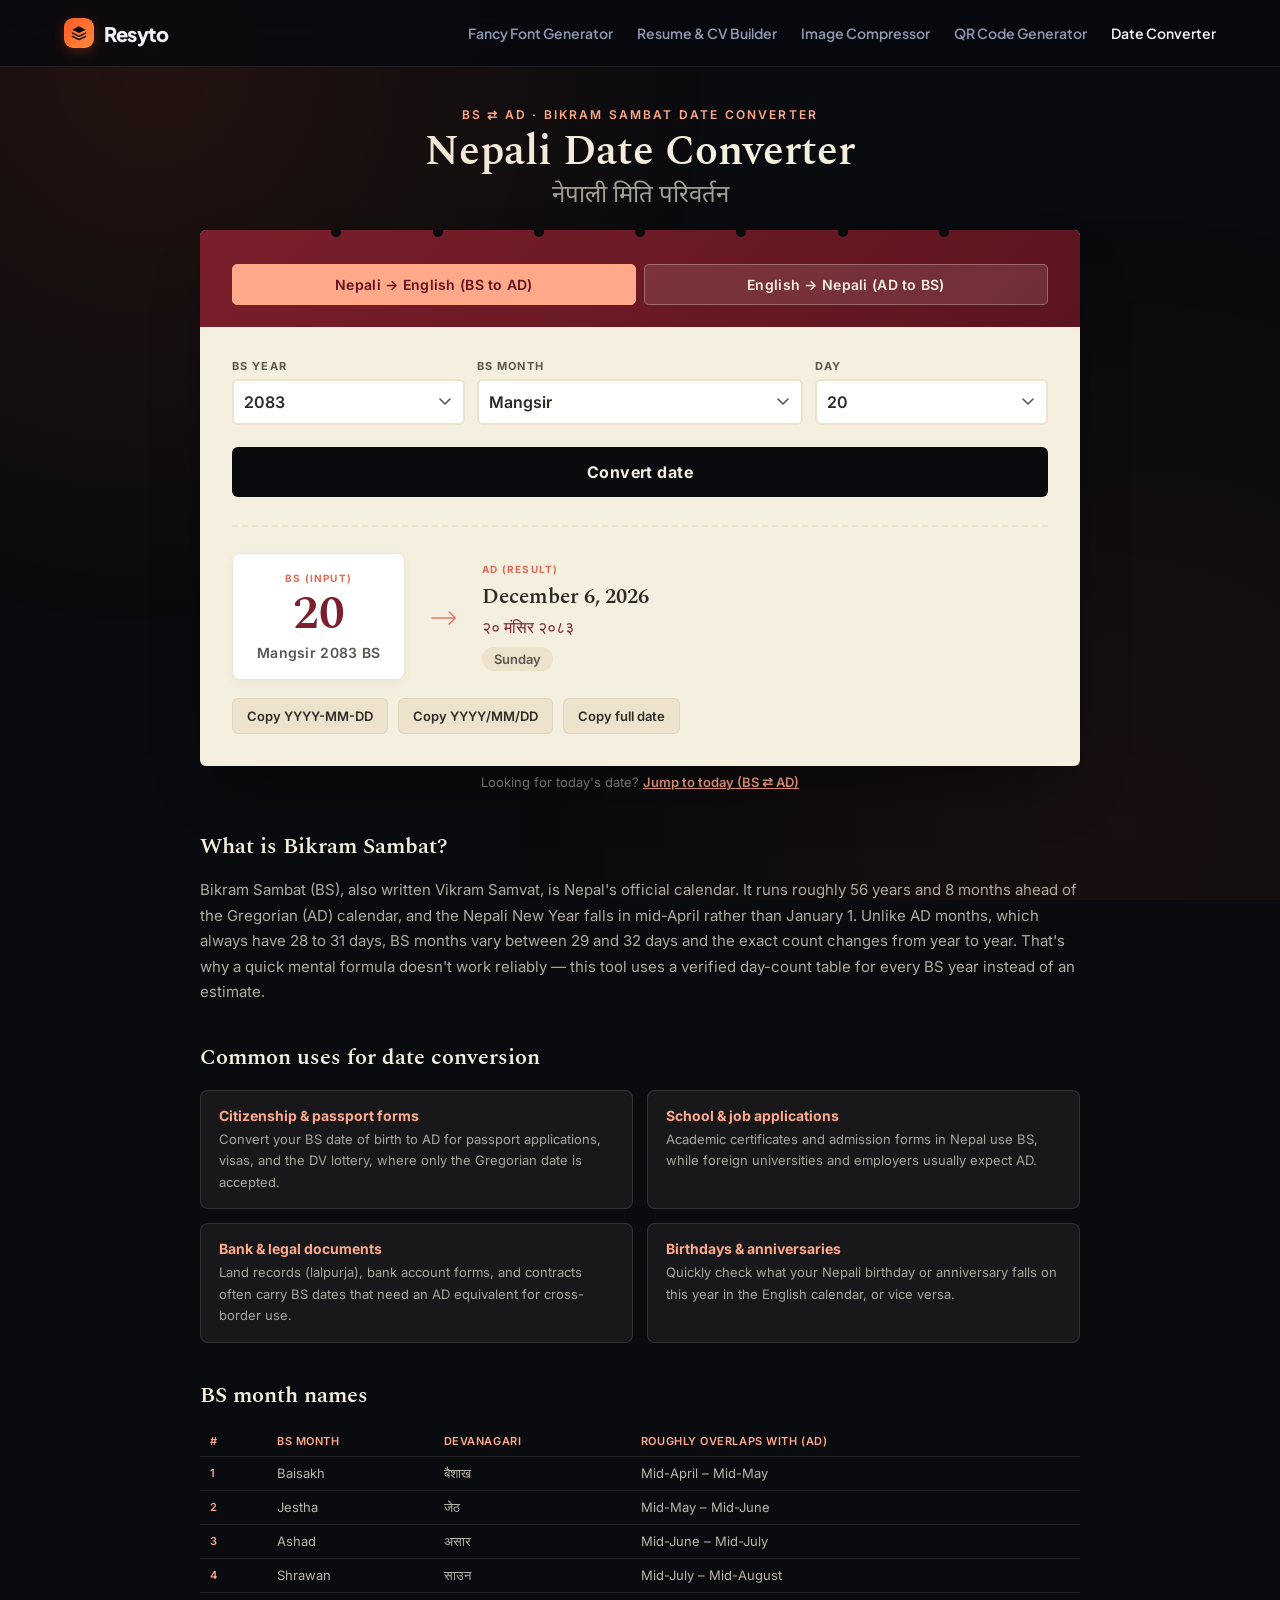
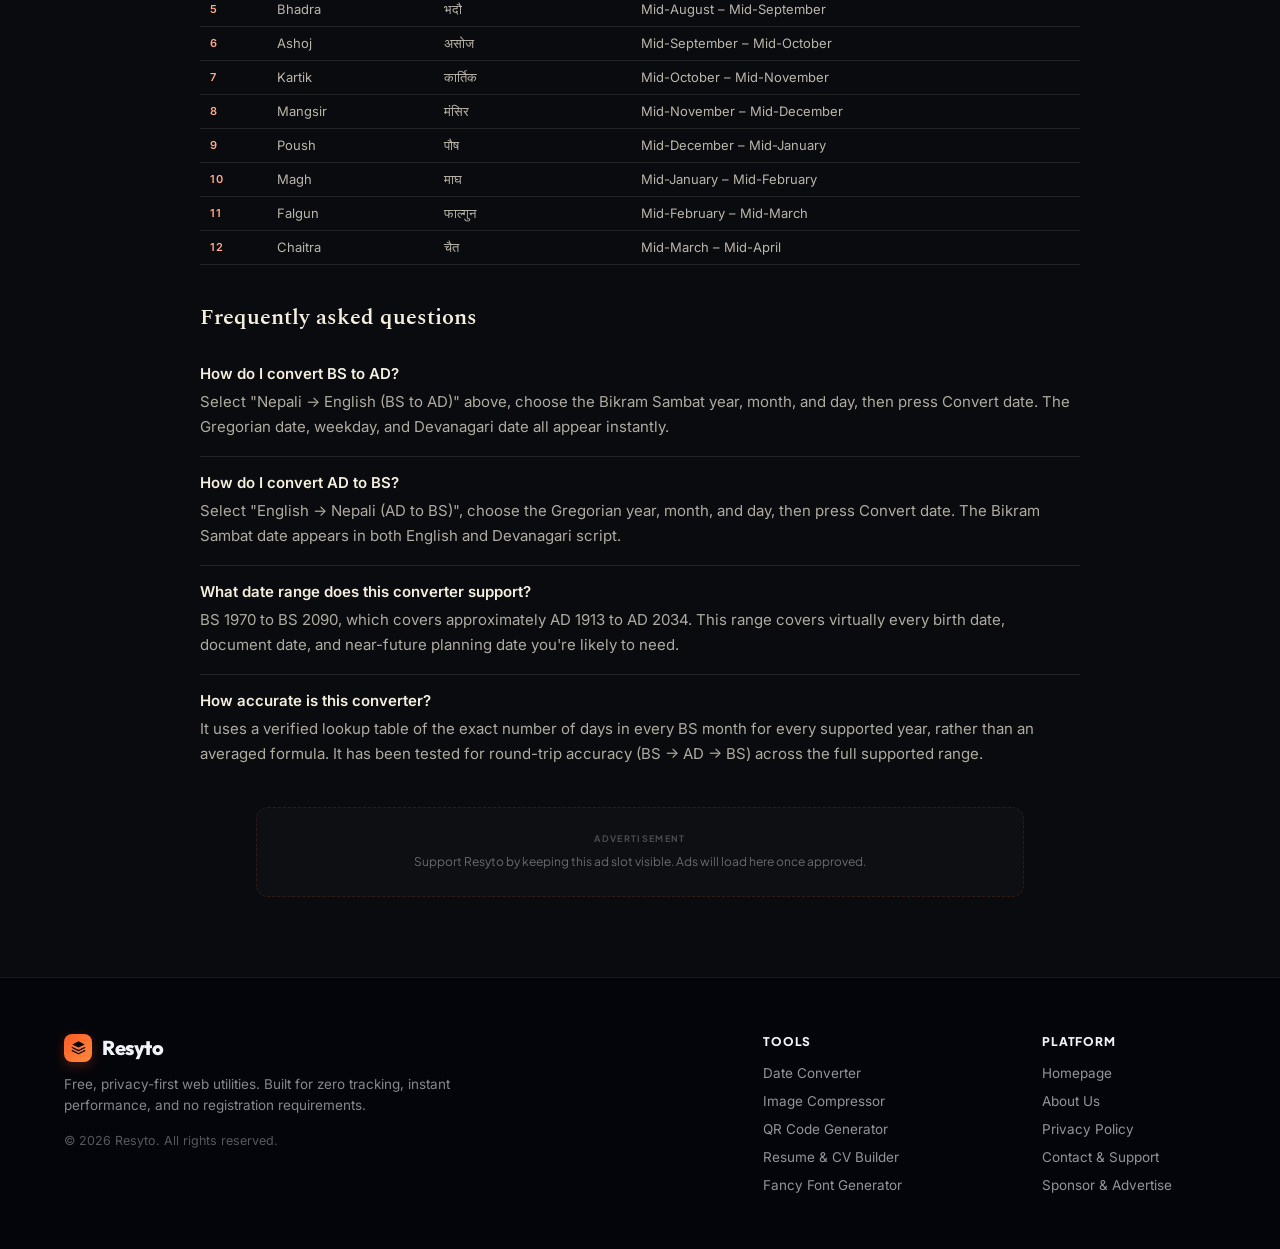
==== commit 2019f970: "fix: dateconverter mobile footer - remove duplicate CSS block, fix display:flex override" ====
--- a/dateconverter/index.html
+++ b/dateconverter/index.html
@@ -547,26 +547,6 @@
 
   footer {
     border-top: 1px solid rgba(255, 255, 255, 0.08);
-    padding: 48px 0;
-    background-color: #04050a;
-    margin-top: 64px;
-    width: 100%;
-  }
-  .footer-inner {
-    max-width: 880px;
-    margin: 0 auto;
-    display: flex;
-    justify-content: space-between;
-    align-items: flex-start;
-    flex-wrap: wrap;
-    gap: 32px;
-    padding: 0 20px;
-    width: 100%;
-    box-sizing: border-box;
-  }
-  /* Footer */
-  footer {
-    border-top: 1px solid rgba(255, 255, 255, 0.08);
     padding: 56px 0;
     background-color: #04050A;
     margin-top: 48px;
@@ -783,8 +763,9 @@
       padding: 32px 0;
     }
     .footer-inner {
-      display: flex;
-      flex-direction: column;
+      display: flex !important;
+      flex-direction: column !important;
+      align-items: center;
       text-align: center;
       gap: 20px;
       padding: 0 16px;
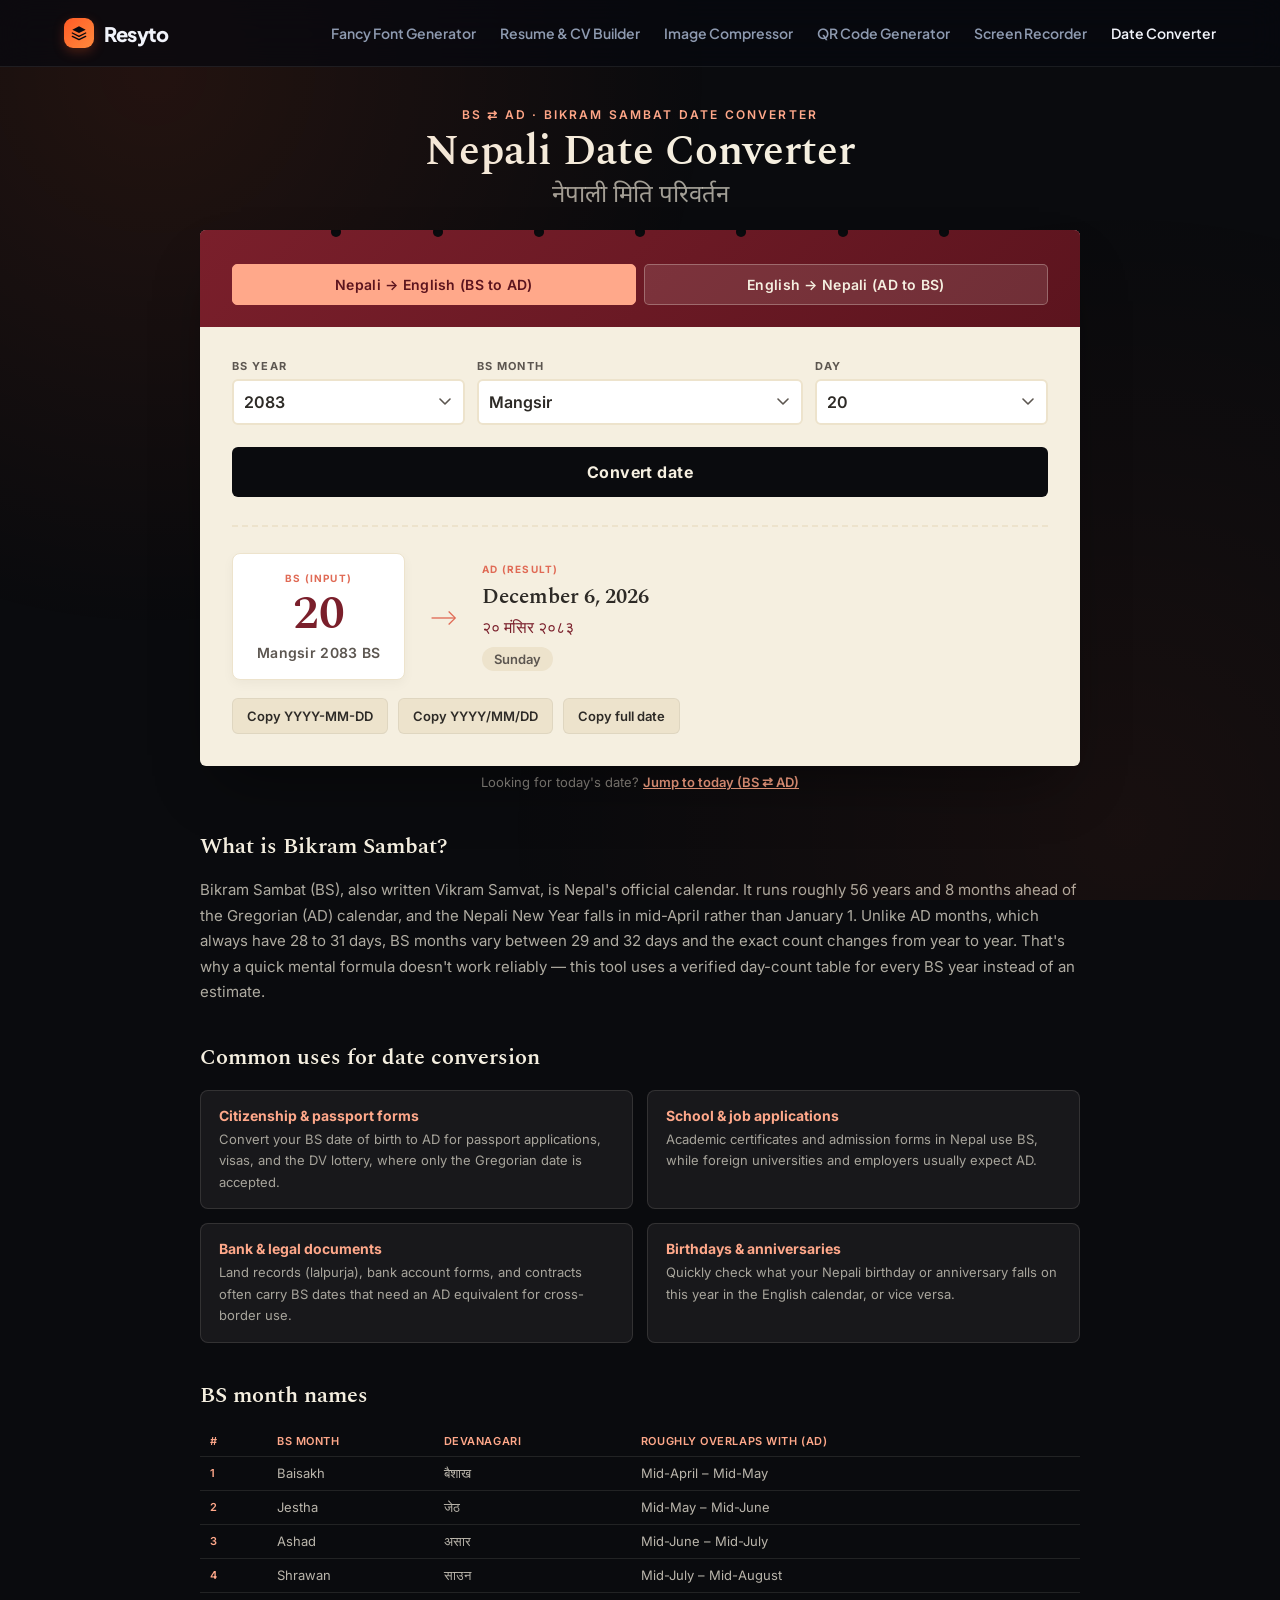
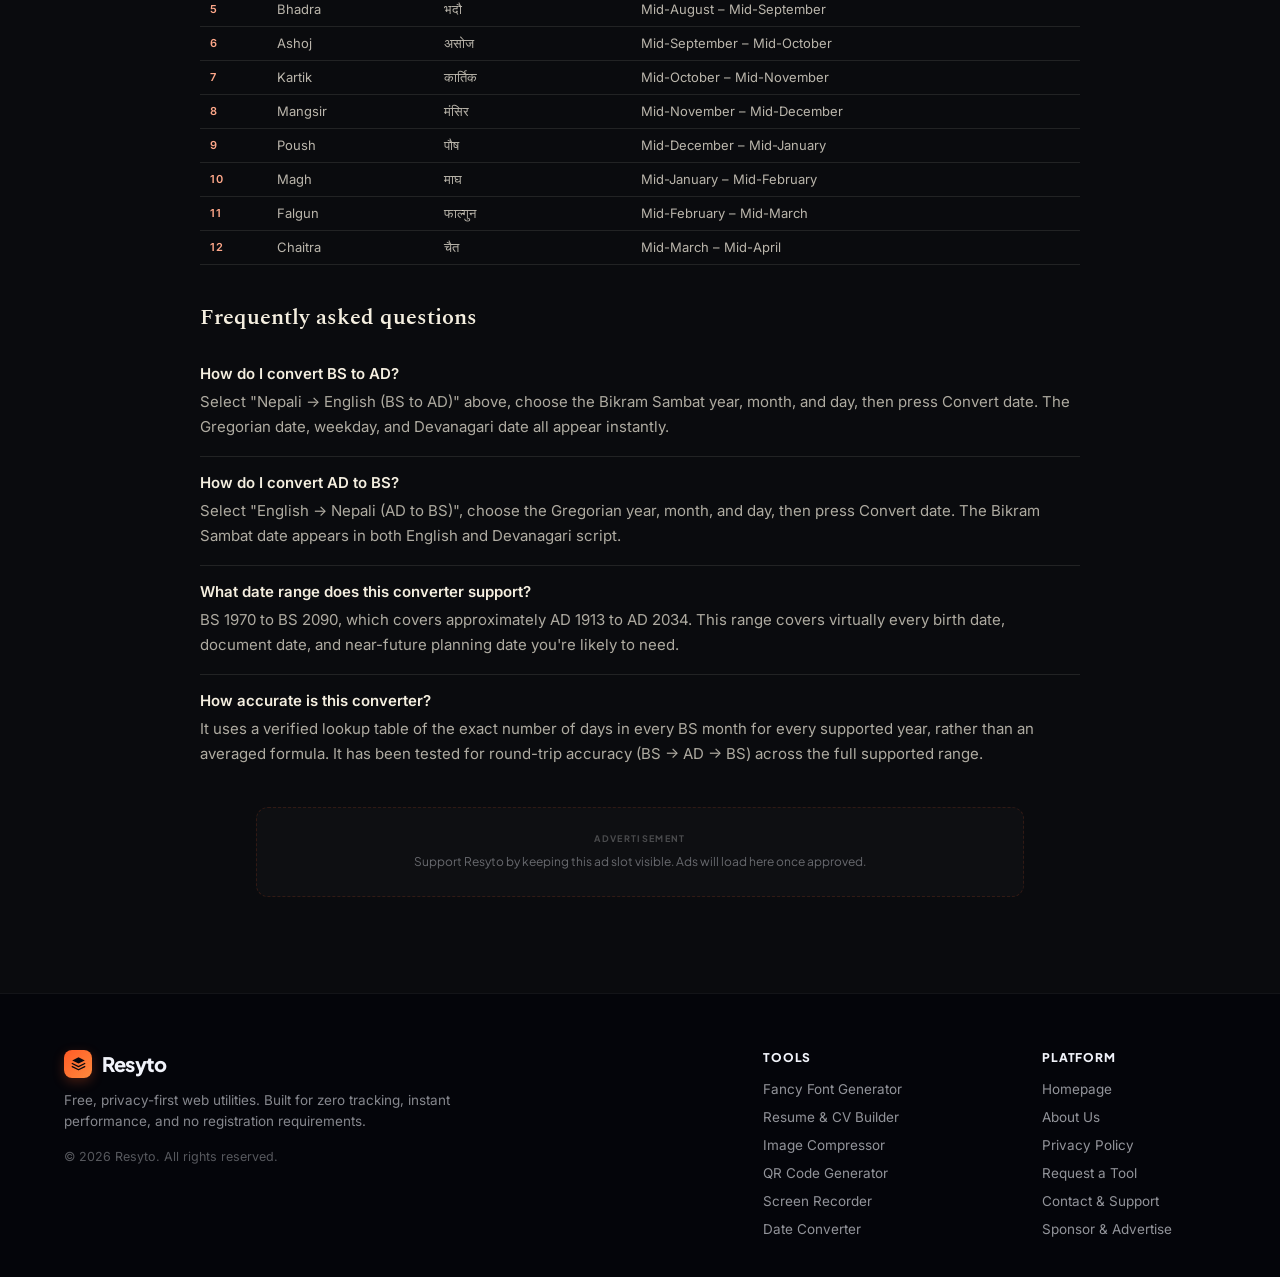
==== commit c1c96dc1: "feat(screenrecorder): implement high-contrast SVG icons, WebRTC warm-up engine, mic device fallback," ====
--- a/dateconverter/index.html
+++ b/dateconverter/index.html
@@ -635,17 +635,6 @@
   .footer-col a:hover {
     color: #FF5B26;
   }
-    margin: 0 0 4px 0;
-  }
-  .footer-col a {
-    color: rgba(241, 243, 250, 0.6);
-    text-decoration: none;
-    font-size: 13.5px;
-    transition: color 0.15s ease;
-  }
-  .footer-col a:hover {
-    color: #F1F3FA;
-  }
 
   .info-row {
     display: flex;
@@ -759,6 +748,8 @@
     .result-card { flex-direction: column; align-items: center; text-align: center; }
     .result-arrow { display: none; }
     .copy-row { justify-content: center; }
+    .content-section { padding: 0 16px; }
+    .today-strip { padding-left: 16px; padding-right: 16px; }
     footer {
       padding: 32px 0;
     }
@@ -770,6 +761,19 @@
       gap: 20px;
       padding: 0 16px;
     }
+    .footer-brand {
+      display: flex;
+      flex-direction: column;
+      align-items: center;
+      text-align: center;
+      width: 100%;
+    }
+    .footer-brand-title {
+      justify-content: center;
+    }
+    .footer-tagline {
+      text-align: center;
+    }
     .footer-links-container {
       gap: 40px;
       justify-content: center;
@@ -781,6 +785,7 @@
     }
     .footer-copy {
       margin-top: 8px;
+      text-align: center;
     }
   }
 
@@ -937,7 +942,124 @@
     font-family: 'Plus Jakarta Sans', sans-serif;
     line-height: 1.5;
   }
-</style>
+
+    /* ===== Sleek Modern Footer ===== */
+    footer {
+      position: relative;
+      background-color: #04050A;
+      padding: 56px 0 40px;
+      margin-top: 64px;
+      width: 100%;
+      border-top: 1px solid rgba(255, 255, 255, 0.06);
+    }
+    .footer-inner {
+      max-width: 1200px;
+      margin: 0 auto;
+      display: grid;
+      grid-template-columns: 1.4fr 1fr;
+      gap: 64px;
+      padding: 0 24px;
+      width: 100%;
+      box-sizing: border-box;
+    }
+    .footer-brand {
+      display: flex;
+      flex-direction: column;
+      gap: 12px;
+      text-align: left;
+    }
+    .footer-brand-title {
+      display: inline-flex;
+      align-items: center;
+      gap: 10px;
+      text-decoration: none;
+    }
+    .footer-logo {
+      width: 28px;
+      height: 28px;
+      border-radius: 8px;
+      background: linear-gradient(135deg, #FF5B26 0%, #FF8A3D 100%);
+      display: flex;
+      align-items: center;
+      justify-content: center;
+      box-shadow: 0 4px 12px rgba(255, 91, 38, 0.25);
+    }
+    .footer-logo svg {
+      width: 15px;
+      height: 15px;
+    }
+    .footer-brand-title span {
+      font-family: 'Plus Jakarta Sans', sans-serif;
+      font-weight: 800;
+      font-size: 20px;
+      color: #F1F3FA;
+      letter-spacing: -0.02em;
+    }
+    .footer-tagline {
+      font-size: 13.5px;
+      color: rgba(241, 243, 250, 0.55);
+      margin: 0;
+      max-width: 420px;
+      line-height: 1.6;
+    }
+    .footer-copy {
+      font-size: 12.5px;
+      color: rgba(241, 243, 250, 0.35);
+      margin-top: 4px;
+    }
+    .footer-links-container {
+      display: flex;
+      gap: 140px;
+      justify-content: flex-start;
+    }
+    .footer-col {
+      display: flex;
+      flex-direction: column;
+      gap: 12px;
+    }
+    .footer-col h4 {
+      font-family: 'Plus Jakarta Sans', sans-serif;
+      font-size: 12px;
+      font-weight: 800;
+      color: #F1F3FA;
+      text-transform: uppercase;
+      letter-spacing: 0.08em;
+      margin: 0 0 4px 0;
+    }
+    .footer-col a {
+      color: rgba(241, 243, 250, 0.6);
+      text-decoration: none;
+      font-size: 13.5px;
+      transition: color 0.2s ease;
+      display: inline-block;
+    }
+    .footer-col a:hover {
+      color: #FF5B26;
+    }
+    @media (max-width: 768px) {
+      footer { padding: 40px 0 32px; }
+      .footer-inner {
+        grid-template-columns: 1fr;
+        gap: 36px;
+        padding: 0 20px;
+      }
+      .footer-brand { align-items: flex-start; }
+      .footer-links-container {
+        gap: 40px;
+        flex-wrap: wrap;
+      }
+    }
+    @media (max-width: 480px) {
+      .footer-links-container {
+        flex-direction: column;
+        gap: 28px;
+      }
+      .footer-col { align-items: flex-start; }
+    }
+  </style>
+
+    
+
 </head>
 <body>
 
@@ -958,6 +1080,7 @@
       <a href="/resume-cv-builder/">Resume &amp; CV Builder</a>
       <a href="/imagecompressor/">Image Compressor</a>
       <a href="/qrgenerator/">QR Code Generator</a>
+      <a href="/screenrecorder/">Screen Recorder</a>
       <a href="/dateconverter/" class="active">Date Converter</a>
     </nav>
   </div>
@@ -1118,44 +1241,46 @@
     </div>
   </div>
 
-<footer>
-  <div class="footer-inner">
-    <div class="footer-brand">
-      <a href="/" class="footer-brand-title">
-        <div class="footer-logo">
-          <svg viewBox="0 0 24 24" fill="none" xmlns="http://www.w3.org/2000/svg">
-            <path d="M12 2L2 7L12 12L22 7L12 2Z" fill="#07080F"/>
-            <path d="M2 17L12 22L22 17" stroke="#07080F" stroke-width="2" stroke-linecap="round" stroke-linejoin="round"/>
-            <path d="M2 12L12 17L22 12" stroke="#07080F" stroke-width="2" stroke-linecap="round" stroke-linejoin="round"/>
-          </svg>
+                <footer>
+    <div class="footer-inner">
+      <div class="footer-brand">
+        <a href="/" class="footer-brand-title">
+          <div class="footer-logo">
+            <svg viewBox="0 0 24 24" fill="none" xmlns="http://www.w3.org/2000/svg">
+              <path d="M12 2L2 7L12 12L22 7L12 2Z" fill="#07080F"/>
+              <path d="M2 17L12 22L22 17" stroke="#07080F" stroke-width="2" stroke-linecap="round" stroke-linejoin="round"/>
+              <path d="M2 12L12 17L22 12" stroke="#07080F" stroke-width="2" stroke-linecap="round" stroke-linejoin="round"/>
+            </svg>
+          </div>
+          <span>Resyto</span>
+        </a>
+        <p class="footer-tagline">Free, privacy-first web utilities. Built for zero tracking, instant performance, and no registration requirements.</p>
+        <div class="footer-copy">&copy; 2026 Resyto. All rights reserved.</div>
+      </div>
+      <nav class="footer-links-container" aria-label="Footer Navigation">
+        <div class="footer-col">
+          <h4>Tools</h4>
+          <a href="/fontgenerator/">Fancy Font Generator</a>
+          <a href="/resume-cv-builder/">Resume &amp; CV Builder</a>
+          <a href="/imagecompressor/">Image Compressor</a>
+          <a href="/qrgenerator/">QR Code Generator</a>
+          <a href="/screenrecorder/">Screen Recorder</a>
+          <a href="/dateconverter/">Date Converter</a>
         </div>
-        <span>Resyto</span>
-      </a>
-      <p class="footer-tagline">Free, privacy-first web utilities. Built for zero tracking, instant performance, and no registration requirements.</p>
-      <div class="footer-copy">&copy; 2026 Resyto. All rights reserved.</div>
+        <div class="footer-col">
+          <h4>Platform</h4>
+          <a href="/">Homepage</a>
+          <a href="/about.html">About Us</a>
+          <a href="/privacy.html">Privacy Policy</a>
+          <a href="/about.html#request-tool">Request a Tool</a>
+          <a href="/about.html#contact">Contact &amp; Support</a>
+          <a href="/about.html#sponsor">Sponsor &amp; Advertise</a>
+        </div>
+      </nav>
     </div>
-    <nav class="footer-links-container" aria-label="Footer Navigation">
-      <div class="footer-col">
-        <h4>Tools</h4>
-        <a href="/dateconverter/">Date Converter</a>
-        <a href="/imagecompressor/">Image Compressor</a>
-        <a href="/qrgenerator/">QR Code Generator</a>
-        <a href="/resume-cv-builder/">Resume &amp; CV Builder</a>
-        <a href="/fontgenerator/">Fancy Font Generator</a>
-      </div>
-      <div class="footer-col">
-        <h4>Platform</h4>
-        <a href="/">Homepage</a>
-        <a href="/about.html">About Us</a>
-        <a href="/privacy.html">Privacy Policy</a>
-        <a href="/about.html#contact">Contact &amp; Support</a>
-        <a href="/about.html#sponsor">Sponsor &amp; Advertise</a>
-      </div>
-    </nav>
-  </div>
-</footer>
-
-<script>
+  </footer>
+
+  <script>
 /* =========================================================
    VERIFIED BS MONTH-LENGTH DATA
    Source: medic/bikram-sambat (Apache-2.0), cross-referenced
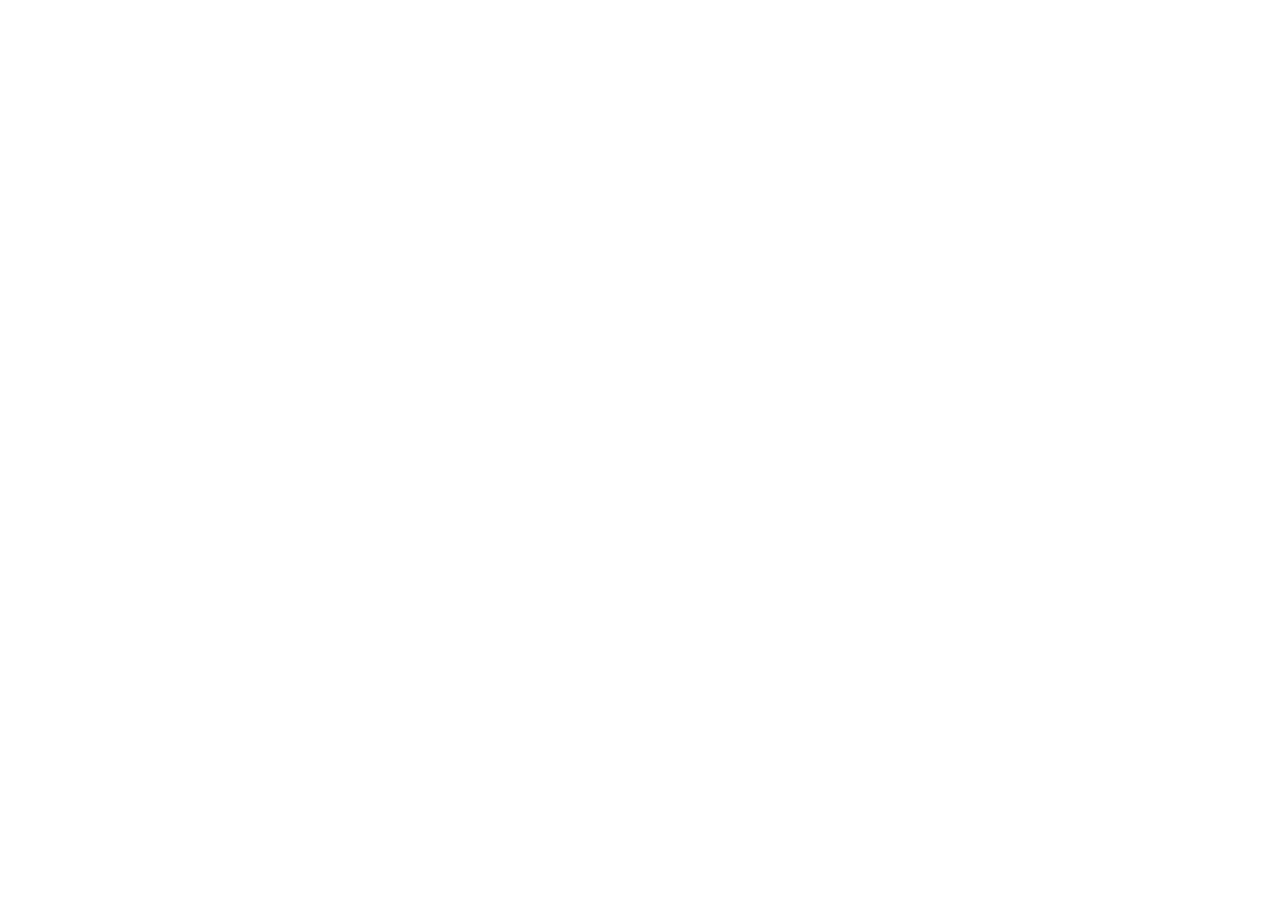
==== commit 895363b7: "feat(seo, secure): inject early HTTP to HTTPS redirection inside the head tag of all pages for site-" ====
--- a/dateconverter/index.html
+++ b/dateconverter/index.html
@@ -1,6 +1,11 @@
 <!DOCTYPE html>
 <html lang="en">
 <head>
+  <script>
+    if (location.protocol === 'http:' && location.hostname !== 'localhost' && location.hostname !== '127.0.0.1') {
+      location.href = 'https://' + location.hostname + location.pathname + location.search;
+    }
+  </script>
   <script async src="https://pagead2.googlesyndication.com/pagead/js/adsbygoogle.js?client=ca-pub-7777032142526382"
      crossorigin="anonymous"></script>
 <meta charset="UTF-8">
@@ -545,97 +550,6 @@
     border-radius: 2px;
   }
 
-  footer {
-    border-top: 1px solid rgba(255, 255, 255, 0.08);
-    padding: 56px 0;
-    background-color: #04050A;
-    margin-top: 48px;
-    width: 100%;
-  }
-  .footer-inner {
-    max-width: 1200px;
-    margin: 0 auto;
-    display: grid;
-    grid-template-columns: 1.4fr 1fr;
-    gap: 64px;
-    padding: 0 24px;
-    width: 100%;
-    box-sizing: border-box;
-  }
-  .footer-brand {
-    display: flex;
-    flex-direction: column;
-    gap: 12px;
-    text-align: left;
-  }
-  .footer-brand-title {
-    display: inline-flex;
-    align-items: center;
-    gap: 10px;
-    text-decoration: none;
-  }
-  .footer-logo {
-    width: 28px;
-    height: 28px;
-    border-radius: 8px;
-    background: linear-gradient(135deg, #FF5B26 0%, #FF8A3D 100%);
-    display: flex;
-    align-items: center;
-    justify-content: center;
-    box-shadow: 0 4px 12px rgba(255, 91, 38, 0.25);
-  }
-  .footer-logo svg {
-    width: 15px;
-    height: 15px;
-  }
-  .footer-brand-title span {
-    font-family: 'Outfit', sans-serif;
-    font-weight: 800;
-    font-size: 20px;
-    color: #F1F3FA;
-    letter-spacing: -0.02em;
-  }
-  .footer-tagline {
-    font-size: 13.5px;
-    color: rgba(241, 243, 250, 0.55);
-    margin: 0;
-    max-width: 420px;
-    line-height: 1.6;
-  }
-  .footer-copy {
-    font-size: 12.5px;
-    color: rgba(241, 243, 250, 0.35);
-    margin-top: 4px;
-  }
-  .footer-links-container {
-    display: flex;
-    gap: 140px;
-    justify-content: flex-start;
-  }
-  .footer-col {
-    display: flex;
-    flex-direction: column;
-    gap: 12px;
-  }
-  .footer-col h4 {
-    font-family: 'Plus Jakarta Sans', sans-serif;
-    font-size: 12px;
-    font-weight: 800;
-    color: #F1F3FA;
-    text-transform: uppercase;
-    letter-spacing: 0.08em;
-    margin: 0 0 4px 0;
-  }
-  .footer-col a {
-    color: rgba(241, 243, 250, 0.6);
-    text-decoration: none;
-    font-size: 13.5px;
-    transition: color 0.15s ease;
-  }
-  .footer-col a:hover {
-    color: #FF5B26;
-  }
-
   .info-row {
     display: flex;
     justify-content: center;
@@ -750,43 +664,6 @@
     .copy-row { justify-content: center; }
     .content-section { padding: 0 16px; }
     .today-strip { padding-left: 16px; padding-right: 16px; }
-    footer {
-      padding: 32px 0;
-    }
-    .footer-inner {
-      display: flex !important;
-      flex-direction: column !important;
-      align-items: center;
-      text-align: center;
-      gap: 20px;
-      padding: 0 16px;
-    }
-    .footer-brand {
-      display: flex;
-      flex-direction: column;
-      align-items: center;
-      text-align: center;
-      width: 100%;
-    }
-    .footer-brand-title {
-      justify-content: center;
-    }
-    .footer-tagline {
-      text-align: center;
-    }
-    .footer-links-container {
-      gap: 40px;
-      justify-content: center;
-      width: 100%;
-    }
-    .footer-col {
-      align-items: center;
-      text-align: center;
-    }
-    .footer-copy {
-      margin-top: 8px;
-      text-align: center;
-    }
   }
 
   @media (prefers-reduced-motion: reduce) {
